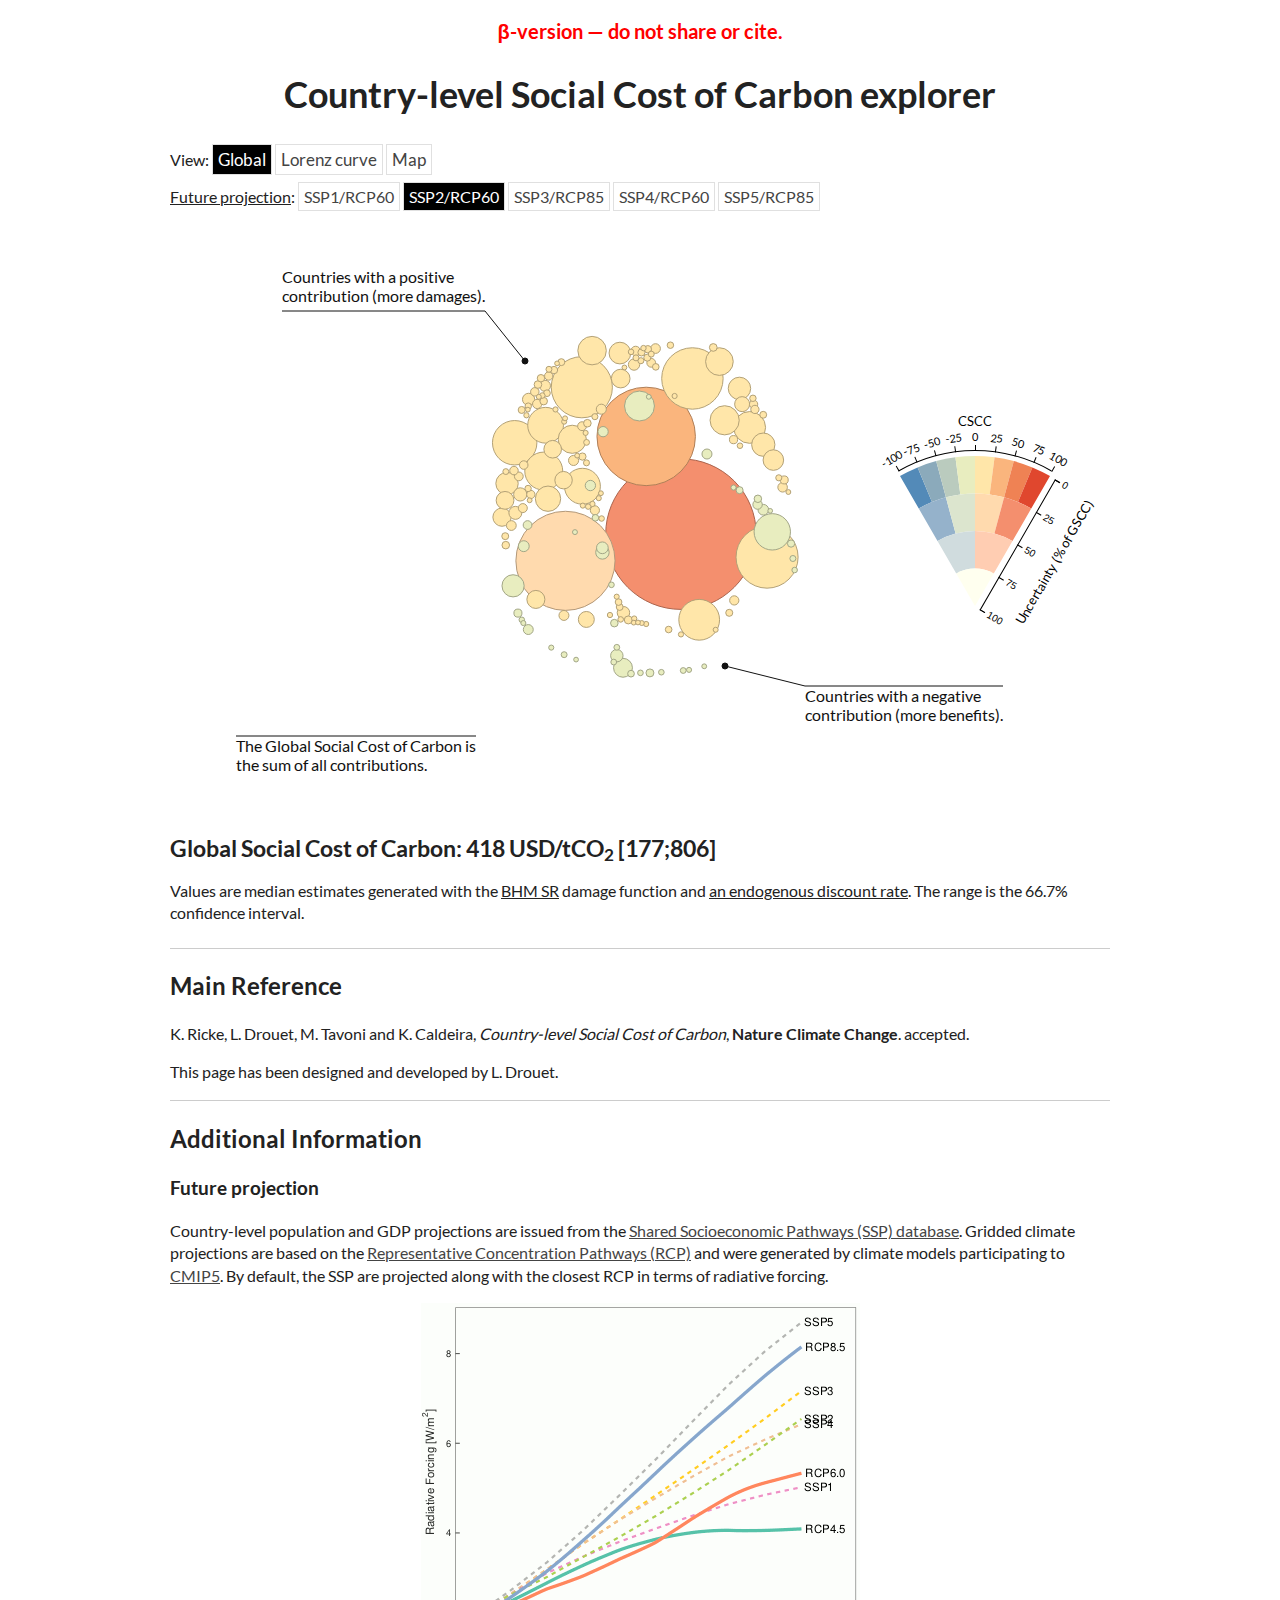
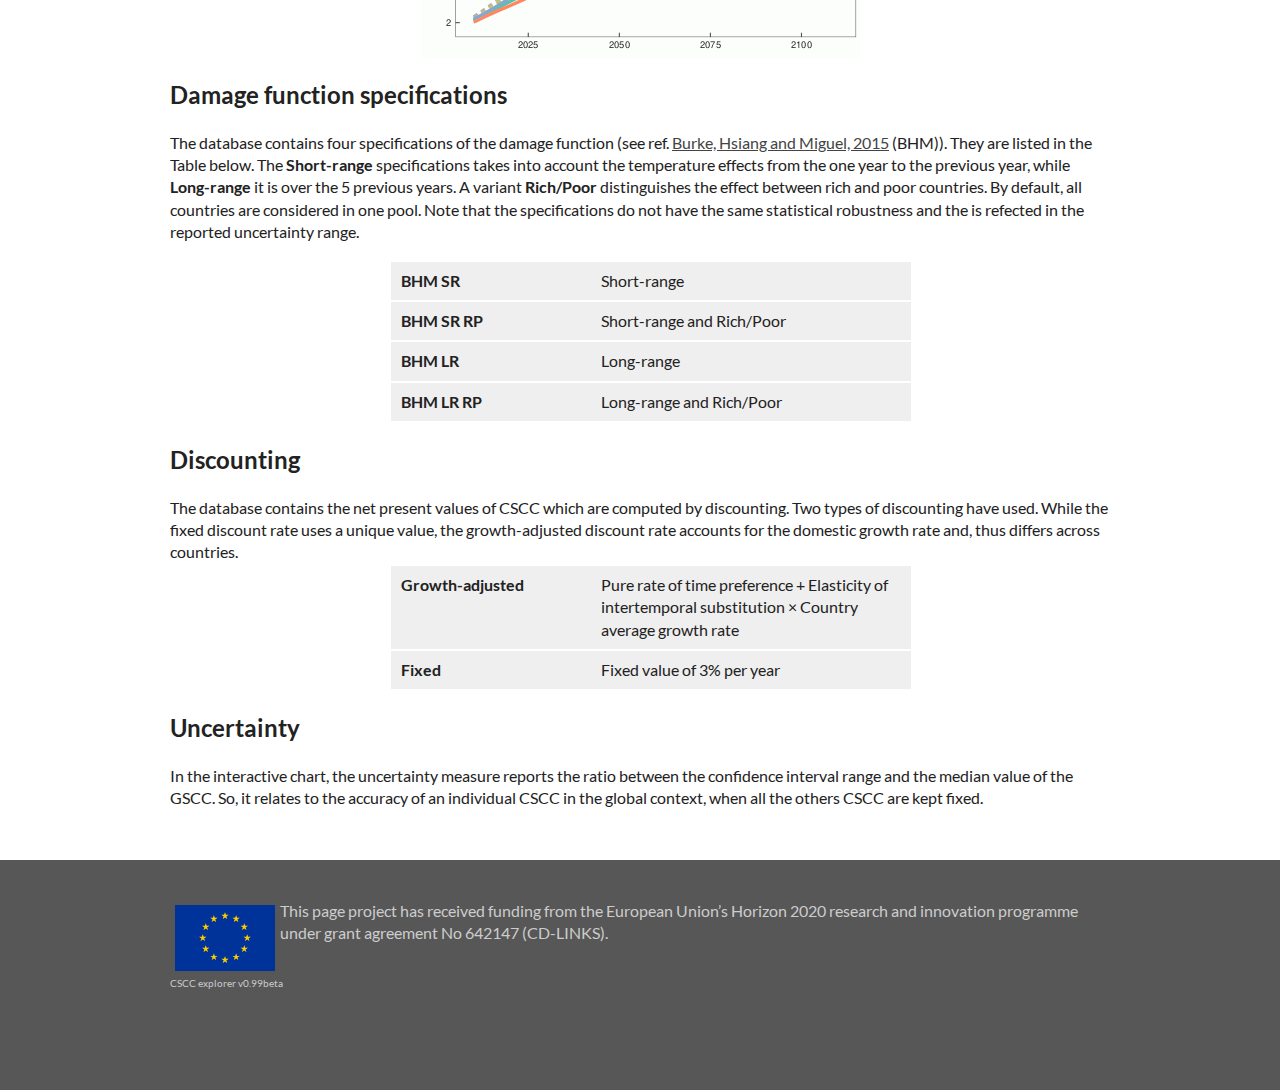
==== explorer/index.html @ 5428dc16 "add beta version of the CSCC explorer" ====
<!doctype html>
<html class="no-js" lang="">

<head>

    <!-- Global site tag (gtag.js) - Google Analytics -->
    <script async src="https://www.googletagmanager.com/gtag/js?id=UA-125345968-1"></script>
    <script>
    window.dataLayer = window.dataLayer || [];
    function gtag(){dataLayer.push(arguments);}
    gtag('js', new Date());

    gtag('config', 'UA-125345968-1');
    </script>

    <meta charset="utf-8">
    <meta http-equiv="x-ua-compatible" content="ie=edge">
    <title>Country-level Social Cost of Carbon explorer</title>
    <meta name="description" content="Country-level Social Cost of Carbon explorer">
    <meta name="viewport" content="width=device-width, initial-scale=1">

    <link rel="icon" href="/favicon.ico" />

    <link rel="stylesheet" href="main.css">

    <link rel="stylesheet" href="https://use.fontawesome.com/releases/v5.2.0/css/all.css" 
        integrity="sha384-hWVjflwFxL6sNzntih27bfxkr27PmbbK/iSvJ+a4+0owXq79v+lsFkW54bOGbiDQ"
        crossorigin="anonymous">

</head>

<body>
    <div class="container">
        <div id='header'>
            <h2 class="cautious">&beta;-version &mdash; do not share or cite.</h2>
            <h1 class="title">Country-level Social Cost of Carbon explorer</h1>
        </div>
        <div id='viz'>

            <div id="toolbar">
                View:
                <a href="#" id="bubble" class="button active">Global</a>
                <a href="#" id="lorenz" class="button">Lorenz curve</a>
                <a href="#" id="worldmap" class="button">Map</a>
            </div>

            <div id="toolbar_ssp">
                <span class='selrcp'>Future projection</span>:
                <a href="#" id="ssp1" class="ssp">SSP1/RCP60</a>
                <a href="#" id="ssp2" class="ssp active">SSP2/RCP60</a>
                <a href="#" id="ssp3" class="ssp">SSP3/RCP85</a>
                <a href="#" id="ssp4" class="ssp">SSP4/RCP60</a>
                <a href="#" id="ssp5" class="ssp">SSP5/RCP85</a>
            </div>

            <div id="cscc">
            </div>

            <div id='row_gscc'>
                <h1 class="title_gscc">Global Social Cost of Carbon:
                    <span id='gscc'>418</span>
                    USD/tCO<sub>2</sub> [<span id='gscc_l'>177</span>;<span id='gscc_h'>806</span>]</h1>
                    <p>Values are median estimates generated with the <span id='txtdmg' class='seldmg'>BHM SR</span> damage function
                        and <span id='txtdisc' class='seldisc'>an endogenous discount rate</span>. 
                    The range is the 66.7% confidence interval.
                    </p>
            </div>

        <div id="select-dmgfun" class="hidden">
                <p style="text-align: left;margin:  0px;">
                <input type="radio" name="dmgfun" value="1" checked> BHM SR<br>
                <input type="radio" name="dmgfun" value="2"> BHM RP SR<br>
                <input type="radio" name="dmgfun" value="3"> BHM LR<br>
                <input type="radio" name="dmgfun" value="4"> BHM RP LR
                </p>
        </div>

        <div id="select-discount" class="hidden">
                <p style="text-align: left;margin:  0px;">
                <input type="radio" name="discount" value="1" checked> endogenous<br>
                <input type="radio" name="discount" value="2"> fixed, 3%<br>
                </p>
        </div>

        <div id="select-rcp" class="hidden">
                <p style="text-align: left;margin:  0px;"> SSP with <br>
                <input type="radio" name="rcp" value="1" checked> the closest RCP<br>
                <input type="radio" name="rcp" value="2"> RCP4.5<br>
                <input type="radio" name="rcp" value="3"> RCP6.0<br>
                <input type="radio" name="rcp" value="4"> RCP8.5
                </p>
        </div>

    </div>

    <div id="share">
        <p> 
            <a href="#" alt="Share on Facebook"><i class="fab fa-facebook"></i></a>
            <a href="#" alt="Share on Facebook"><i class="fab fa-twitter-square"></i></a>
            <a href="#" alt="Email"><i class="fas fa-envelope-square"></i></a>
        </p>
    </div>

    <hr>

        <div id="explanation" >

            <h2>Main Reference</h2>

                <p> 
                        K. Ricke, L. Drouet, M. Tavoni and K. Caldeira, 
                        <em>Country-level Social Cost of Carbon</em>,
                        <b>Nature Climate Change</b>. accepted.
                </p>

                <p> This page has been designed and developed by 
                    L. Drouet. <!--The database is available at ...--></p>

                <hr>

                <h2>Additional Information</h2>

                <h3>Future projection</h3>

                <p>Country-level population and GDP projections are issued from the
                        <a target="_blank" href="https://tntcat.iiasa.ac.at/SspDb">Shared Socioeconomic Pathways (SSP) database</a>. Gridded climate projections are based on the
                        <a target="_blank" href="https://tntcat.iiasa.ac.at/RcpDb">Representative Concentration Pathways (RCP)</a> and were generated by climate
                         models participating to <a href="https://cmip.llnl.gov/cmip5/" target="_blank">CMIP5</a>.
                        By default, the SSP  are projected along with the closest RCP in terms of radiative forcing.
                    </p>

                    <img class="methodology" src="img/rcp.png" alt="SSP/RCP mapping">

                <h2>Damage function specifications</h2>

                <p>
                    The database contains four specifications of the damage function
                    (see ref. <a href="https://www.nature.com/articles/nature15725" target="_blank">Burke, Hsiang and Miguel, 2015</a> (BHM)).
                    They are listed in the Table below.
    
                    The <b>Short-range</b> specifications takes into account the temperature effects from the one year to the previous year, while 
                    <b>Long-range</b> it is over the 5 previous years.

                    A variant <b>Rich/Poor</b> distinguishes the effect between rich and poor countries. By default, all countries are considered in one pool.
                    
                    Note that the specifications do not have the same statistical robustness and the is refected in the reported uncertainty range. 
                </p>

                <div class="table">
                    <div class="table-content">	
                        <div class="table-row">		
                            <div class="table-item"><b>BHM SR</b></div>
                            <div class="table-data">Short-range</div>
                        </div>
                        <div class="table-row">
                            <div class="table-item"><b>BHM SR RP</b></div>
                            <div class="table-data">Short-range and Rich/Poor</div>
                        </div>
                        <div class="table-row">		
                            <div class="table-item"><b>BHM LR</b></div>
                            <div class="table-data">Long-range</div>
                        </div>
                        <div class="table-row">
                            <div class="table-item"><b>BHM LR RP</b></div>
                            <div class="table-data">Long-range and Rich/Poor</div>
                        </div>
                    </div>	
                </div>


                <h2>Discounting</h2>

                The database contains the net present values of CSCC which are computed by discounting. Two types of discounting have used. 
                While the fixed discount rate uses a unique value, the growth-adjusted discount rate accounts for 
                the domestic growth rate and, thus differs across countries.


                <div class="table">
                    <div class="table-content">	
                        <div class="table-row">		
                            <div class="table-item"><b>Growth-adjusted</b></div>
                            <div class="table-data">Pure rate of time preference + Elasticity of intertemporal substitution	&times; Country average growth rate</div>
                        </div>
                        <div class="table-row">
                            <div class="table-item"><b>Fixed</b></div>
                            <div class="table-data">Fixed value of 3% per year</div>
                        </div>
                    </div>	
                </div>


                <h2>Uncertainty</h2>

                In the interactive chart, the uncertainty measure reports the ratio between the confidence interval range and the median
                value of the GSCC. So, it relates to the accuracy of an individual CSCC in the global context, 
                when all the others CSCC are kept fixed. 

        </div>
    </div>

    <div id="footer" >
        <div id="credentials">
                <img 
                class="flag"
                src="img/Flag_of_Europe.svg" 
                alt="EU"
                width="100px" />
            This page project has received funding from the European Union’s Horizon 2020 research and innovation programme under grant agreement No 642147 (CD-LINKS). <br/>
        </div>
        <div id="version">
            CSCC explorer v0.99beta
        </div>
    </div>

    <script src="bundle.js"></script>

</body>

</html>
---- explorer/main.css ----
/*! normalize.css v5.0.0 | MIT License | github.com/necolas/normalize.css */html{-ms-text-size-adjust:100%;-webkit-text-size-adjust:100%;font-family:sans-serif;line-height:1.15}body{margin:0}article,aside,footer,header,nav,section{display:block}h1{font-size:2em;margin:.67em 0}figcaption,figure,main{display:block}figure{margin:1em 40px}hr{box-sizing:content-box;height:0;overflow:visible}pre{font-family:monospace,monospace;font-size:1em}a{-webkit-text-decoration-skip:objects;background-color:transparent}a:active,a:hover{outline-width:0}abbr[title]{border-bottom:none;text-decoration:underline;text-decoration:underline dotted}b,strong{font-weight:inherit;font-weight:bolder}code,kbd,samp{font-family:monospace,monospace;font-size:1em}dfn{font-style:italic}mark{background-color:#ff0;color:#000}small{font-size:80%}sub,sup{font-size:75%;line-height:0;position:relative;vertical-align:baseline}sub{bottom:-.25em}sup{top:-.5em}audio,video{display:inline-block}audio:not([controls]){display:none;height:0}img{border-style:none}svg:not(:root){overflow:hidden}button,input,optgroup,select,textarea{font-family:sans-serif;font-size:100%;line-height:1.15;margin:0}button,input{overflow:visible}button,select{text-transform:none}[type=reset],[type=submit],button,html [type=button]{-webkit-appearance:button}[type=button]::-moz-focus-inner,[type=reset]::-moz-focus-inner,[type=submit]::-moz-focus-inner,button::-moz-focus-inner{border-style:none;padding:0}[type=button]:-moz-focusring,[type=reset]:-moz-focusring,[type=submit]:-moz-focusring,button:-moz-focusring{outline:1px dotted ButtonText}fieldset{border:1px solid silver;margin:0 2px;padding:.35em .625em .75em}legend{box-sizing:border-box;color:inherit;display:table;max-width:100%;padding:0;white-space:normal}progress{display:inline-block;vertical-align:baseline}textarea{overflow:auto}[type=checkbox],[type=radio]{box-sizing:border-box;padding:0}[type=number]::-webkit-inner-spin-button,[type=number]::-webkit-outer-spin-button{height:auto}[type=search]{-webkit-appearance:textfield;outline-offset:-2px}[type=search]::-webkit-search-cancel-button,[type=search]::-webkit-search-decoration{-webkit-appearance:none}::-webkit-file-upload-button{-webkit-appearance:button;font:inherit}details,menu{display:block}summary{display:list-item}canvas{display:inline-block}[hidden],template{display:none}

/*! HTML5 Boilerplate v5.3.0 | MIT License | https://html5boilerplate.com/ */html{color:#222;font-size:1em;line-height:1.4}::-moz-selection{background:#b3d4fc;text-shadow:none}::selection{background:#b3d4fc;text-shadow:none}hr{border:0;border-top:1px solid #ccc;display:block;height:1px;margin:1em 0;padding:0}audio,canvas,iframe,img,svg,video{vertical-align:middle}fieldset{border:0;margin:0;padding:0}textarea{resize:vertical}.browserupgrade{background:#ccc;color:#000;margin:.2em 0;padding:.2em 0}.hidden{display:none!important}.visuallyhidden{-webkit-clip-path:inset(50%);border:0;clip:rect(0 0 0 0);clip-path:inset(50%);height:1px;margin:-1px;overflow:hidden;padding:0;position:absolute;white-space:nowrap;width:1px}.visuallyhidden.focusable:active,.visuallyhidden.focusable:focus{-webkit-clip-path:none;clip:auto;clip-path:none;height:auto;margin:0;overflow:visible;position:static;white-space:inherit;width:auto}.invisible{visibility:hidden}.clearfix:after,.clearfix:before{content:" ";display:table}.clearfix:after{clear:both}@media print{*,:after,:before,blockquote:first-letter,blockquote:first-line,div:first-letter,div:first-line,li:first-letter,li:first-line,p:first-letter,p:first-line{background:transparent!important;box-shadow:none!important;color:#000!important;text-shadow:none!important}a,a:visited{text-decoration:underline}a[href]:after{content:" (" attr(href) ")"}abbr[title]:after{content:" (" attr(title) ")"}a[href^="#"]:after,a[href^="javascript:"]:after{content:""}pre{white-space:pre-wrap!important}blockquote,pre{border:1px solid #999;page-break-inside:avoid}thead{display:table-header-group}img,tr{page-break-inside:avoid}h2,h3,p{orphans:3;widows:3}h2,h3{page-break-after:avoid}}@font-face{font-family:Lato;font-style:normal;font-weight:400;src:local("Lato Regular"),local("Lato-Regular"),url(b92779064727b510ce76fd764912092a.woff2) format("woff2"),url(f18cac26f977bb8997aff048107e5f02.woff) format("woff")}@font-face{font-family:Lato;font-style:normal;font-weight:700;src:local("Lato Bold"),local("Lato-Bold"),url(bdad30fe12711d0982652496a1185549.woff2) format("woff2"),url(15f4aa15e35c0055962892a9fa899acc.woff) format("woff")}html{font-family:Lato,sans-serif}body{background-color:#fff}input{font-family:Lato,sans-serif}a,a:active,a:visited{color:#444}h1{font-family:Lato,sans-serif}.title{font-size:36px;font-weight:700;text-align:center}.title_gscc{font-size:23px;font-weight:700;margin-bottom:0}.container{margin-bottom:50px;margin-left:auto;margin-right:auto;max-width:940px}svg{background-color:#fff;font-family:Lato,sans-serif}:root{--accent-color:#111}.world_map_container{max-height:600px;max-width:940px}.button{border:1px solid #e0e0e0;cursor:pointer;font-family:Lato,sans-serif;font-size:17px;min-width:130px;padding:4px 5px;text-align:center;text-decoration:none}.button.active{background:#000;color:#fff}.ssp{border:1px solid #e0e0e0;cursor:pointer;font-family:Lato,sans-serif;font-size:16px;min-width:130px;padding:4px 5px;text-align:center;text-decoration:none}.ssp.active{background:#000;color:#fff}#cscc{clear:both;height:600px;margin-bottom:3px;margin-top:3px;width:940px}.tooltip{-moz-border-radius:5px;background-color:#fff;border-radius:5px;box-shadow:0 0 20px 4px rgba(154,161,177,.15),0 4px 80px -8px rgba(36,40,47,.25),0 4px 4px -2px rgba(91,94,105,.15);color:#26323d;font-size:14px;left:100px;opacity:.9;padding:5px;position:absolute;top:100px;width:150px;z-index:10}.world_map{fill:#eee;stroke:#fff;stroke-width:.25px}#toolbar,#toolbar_ssp{line-height:2;margin-top:4px}.annotation path{fill:none;stroke:var(--accent-color)}.annotation path.connector-arrow,.annotation path.connector-dot,.annotation text,.title text{fill:var(--accent-color)}.annotation-note-bg{fill:transparent}.annotation-note-title{font-weight:700}#below_vis{min-height:50px;width:100%}#toolbar_options{margin-top:10px}.adv_opt{border:1px solid #e0e0e0;cursor:pointer;font-family:Lato,sans-serif;font-size:17px;min-width:130px;padding:4px 5px;text-align:center;text-decoration:none}#share{font-size:23px}#long_options{background:#e0e0e0;border:1px solid #e0e0e0;border-radius:5px;margin-right:100px;margin-top:10px;padding-bottom:20px;padding-left:30px;padding-top:5px}#footer{background:#575757;color:#ccc;display:block;margin-top:10px;padding-bottom:100px;padding-top:40px}#footer a{color:#cecece}#credentials{overflow-y:hidden}#credentials,#version{display:block;margin-left:auto;margin-right:auto;max-width:940px}#version{font-size:10px}.methodology{display:block;margin-left:auto;margin-right:auto}.seldisc,.seldmg,.selrcp{cursor:pointer;text-decoration:underline}.table{margin:auto}.table,.table-row{border:1px solid #fff;width:500px}.table-row{background:#efefef;display:flex;padding:8px 10px}.table-data{flex:1 1 300px;text-align:left}.table-item{flex:1 1 200px;text-align:left}.flag{float:left;margin:5px;overflow:auto}.cautious{color:red;font-size:20px;font-weight:700;text-align:center}.legend{font-size:12px}.tippy-popper[x-placement^=top] .tippy-tooltip.light-theme .tippy-arrow{border-left:7px solid transparent;border-right:7px solid transparent;border-top:7px solid #fff}.tippy-popper[x-placement^=bottom] .tippy-tooltip.light-theme .tippy-arrow{border-bottom:7px solid #fff;border-left:7px solid transparent;border-right:7px solid transparent}.tippy-popper[x-placement^=left] .tippy-tooltip.light-theme .tippy-arrow{border-bottom:7px solid transparent;border-left:7px solid #fff;border-top:7px solid transparent}.tippy-popper[x-placement^=right] .tippy-tooltip.light-theme .tippy-arrow{border-bottom:7px solid transparent;border-right:7px solid #fff;border-top:7px solid transparent}.tippy-tooltip.light-theme{background-color:#fff;box-shadow:0 0 20px 4px rgba(154,161,177,.15),0 4px 80px -8px rgba(36,40,47,.25),0 4px 4px -2px rgba(91,94,105,.15);color:#26323d}.tippy-tooltip.light-theme .tippy-backdrop{background-color:#fff}.tippy-tooltip.light-theme .tippy-roundarrow{fill:#fff}.tippy-tooltip.light-theme[data-animatefill]{background-color:transparent}
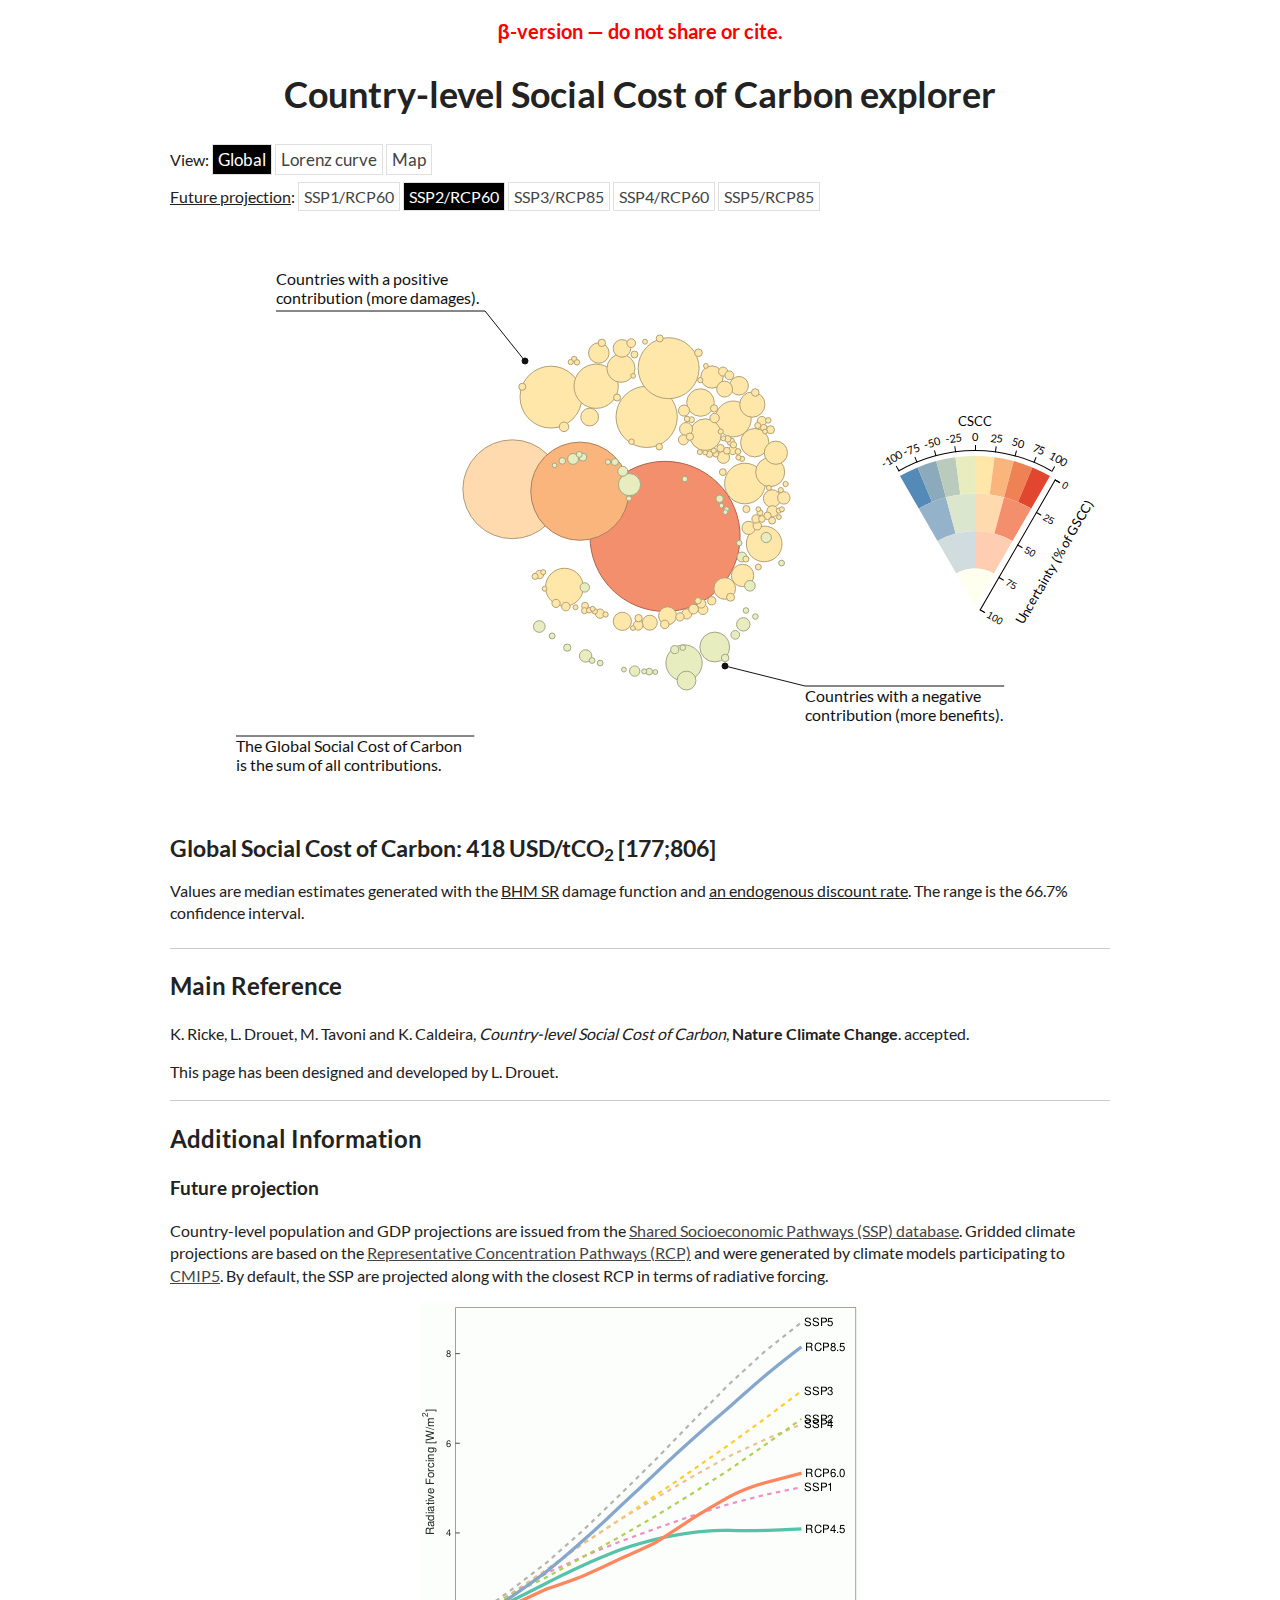
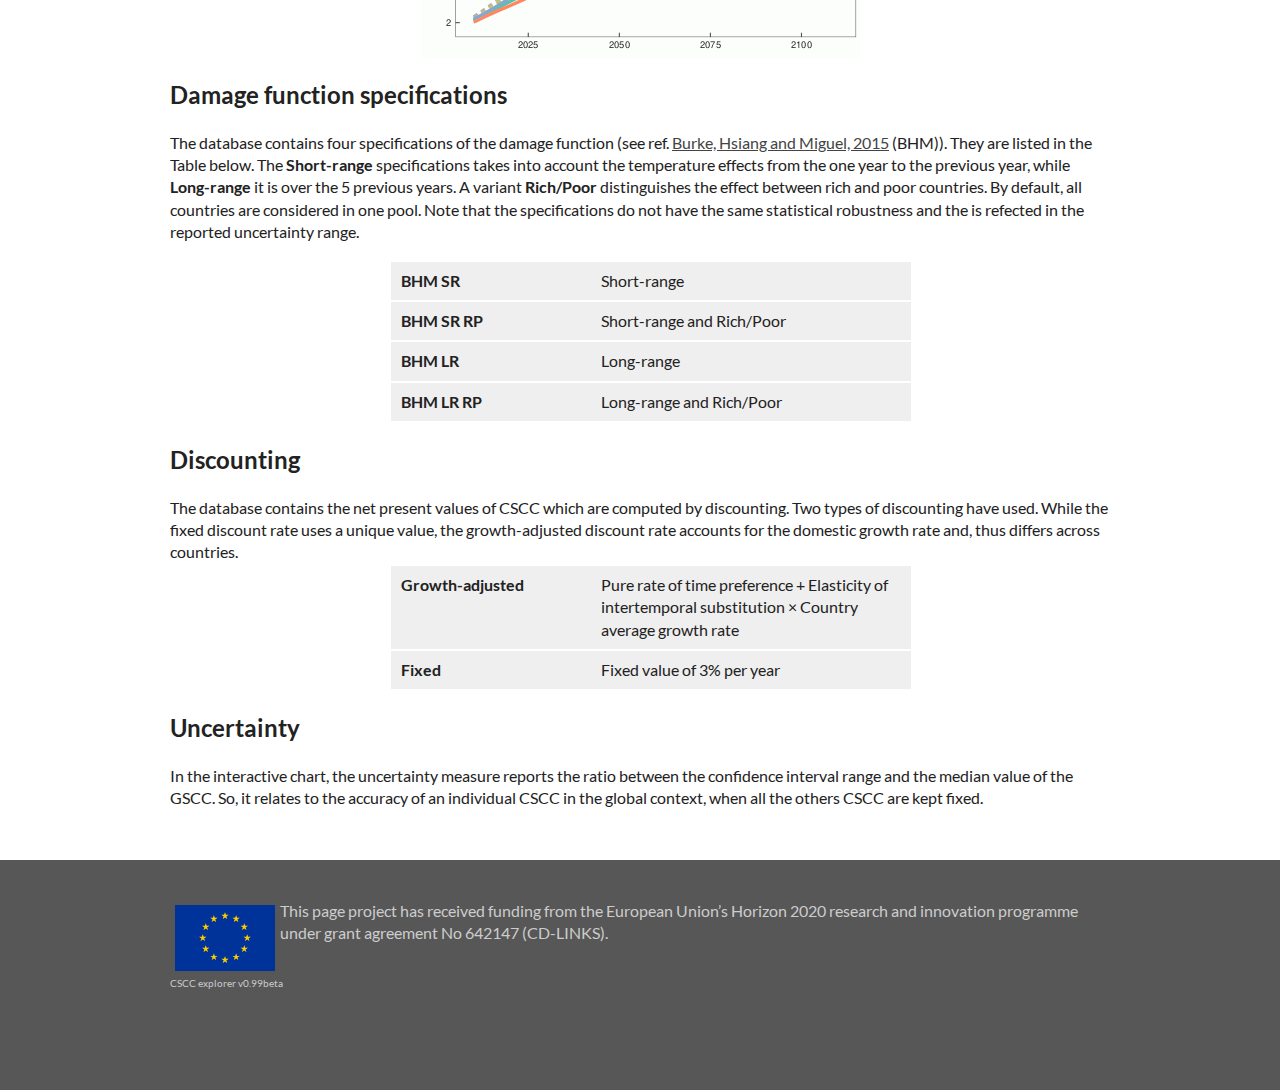
==== commit 274c55b7: "correct reference to favicon" ====
--- a/explorer/index.html
+++ b/explorer/index.html
@@ -19,7 +19,7 @@
     <meta name="description" content="Country-level Social Cost of Carbon explorer">
     <meta name="viewport" content="width=device-width, initial-scale=1">
 
-    <link rel="icon" href="/favicon.ico" />
+    <link rel="icon" href="favicon.ico" />
 
     <link rel="stylesheet" href="main.css">
 
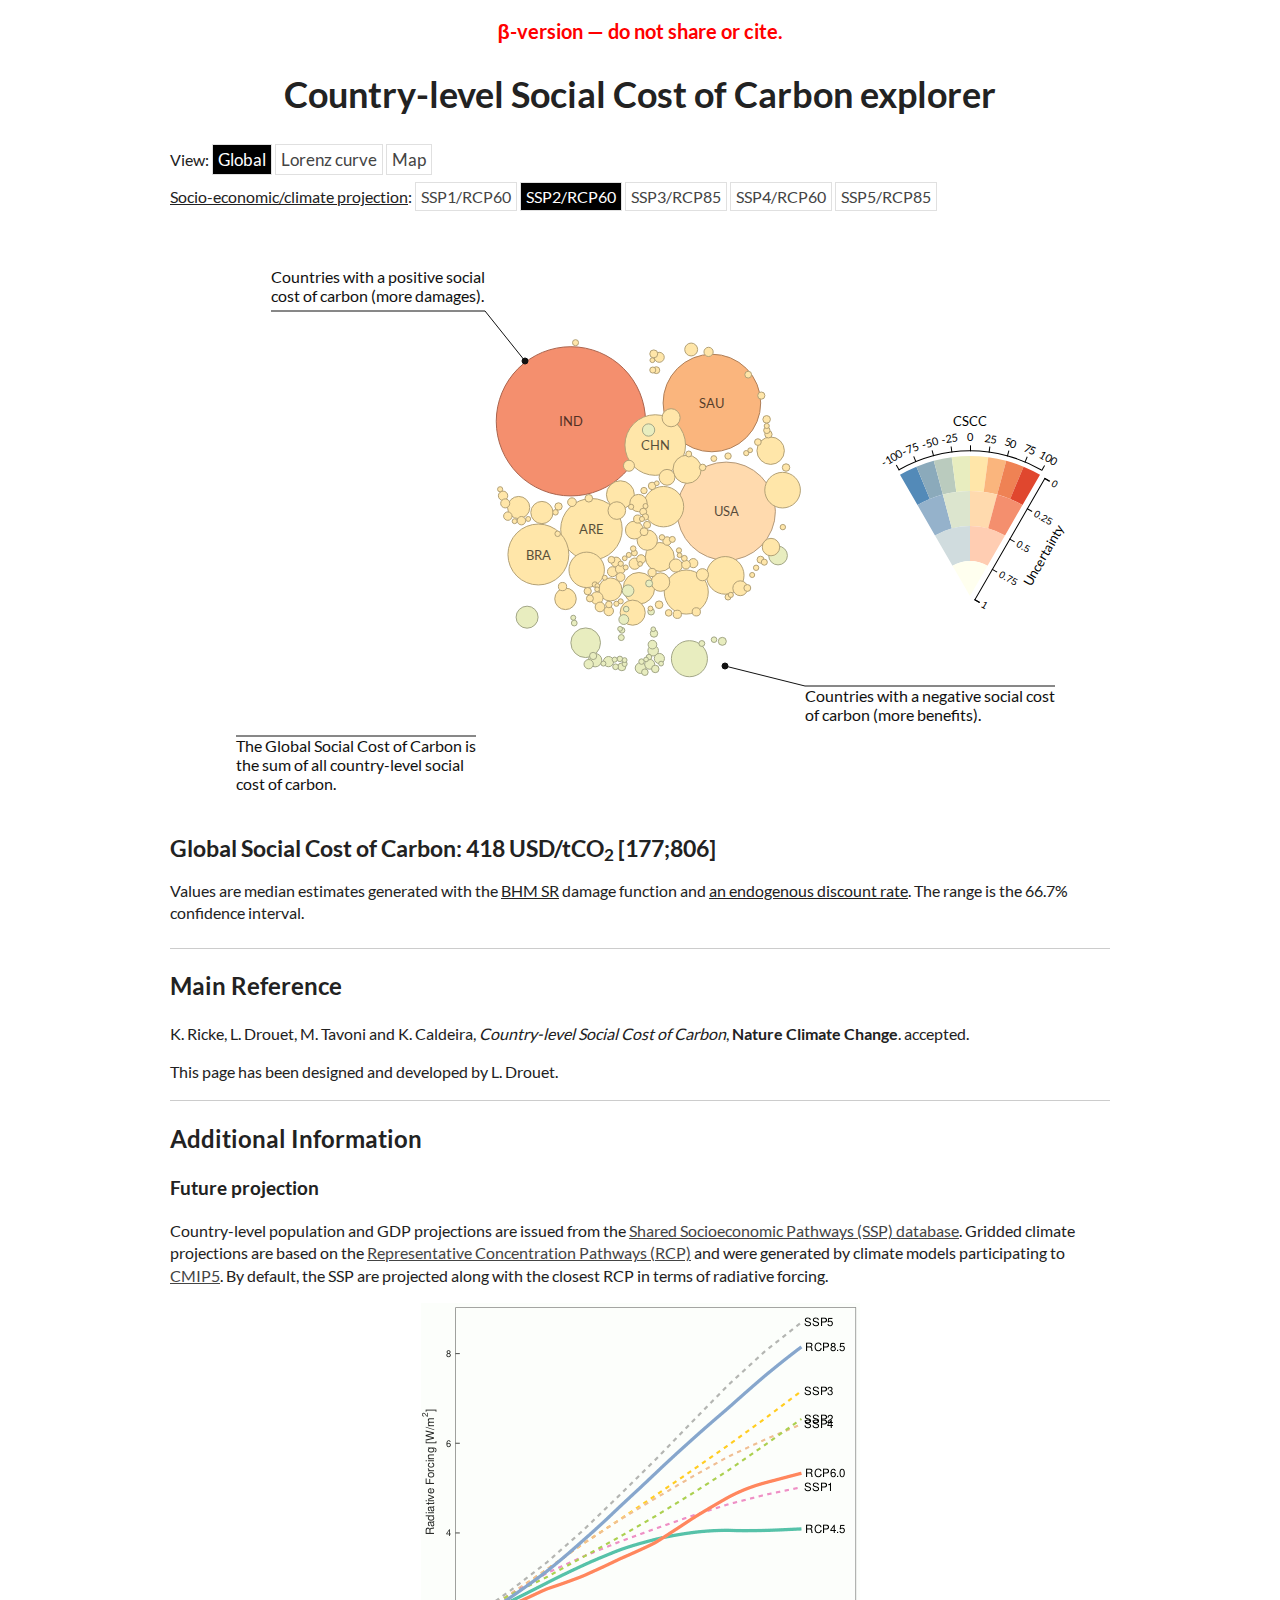
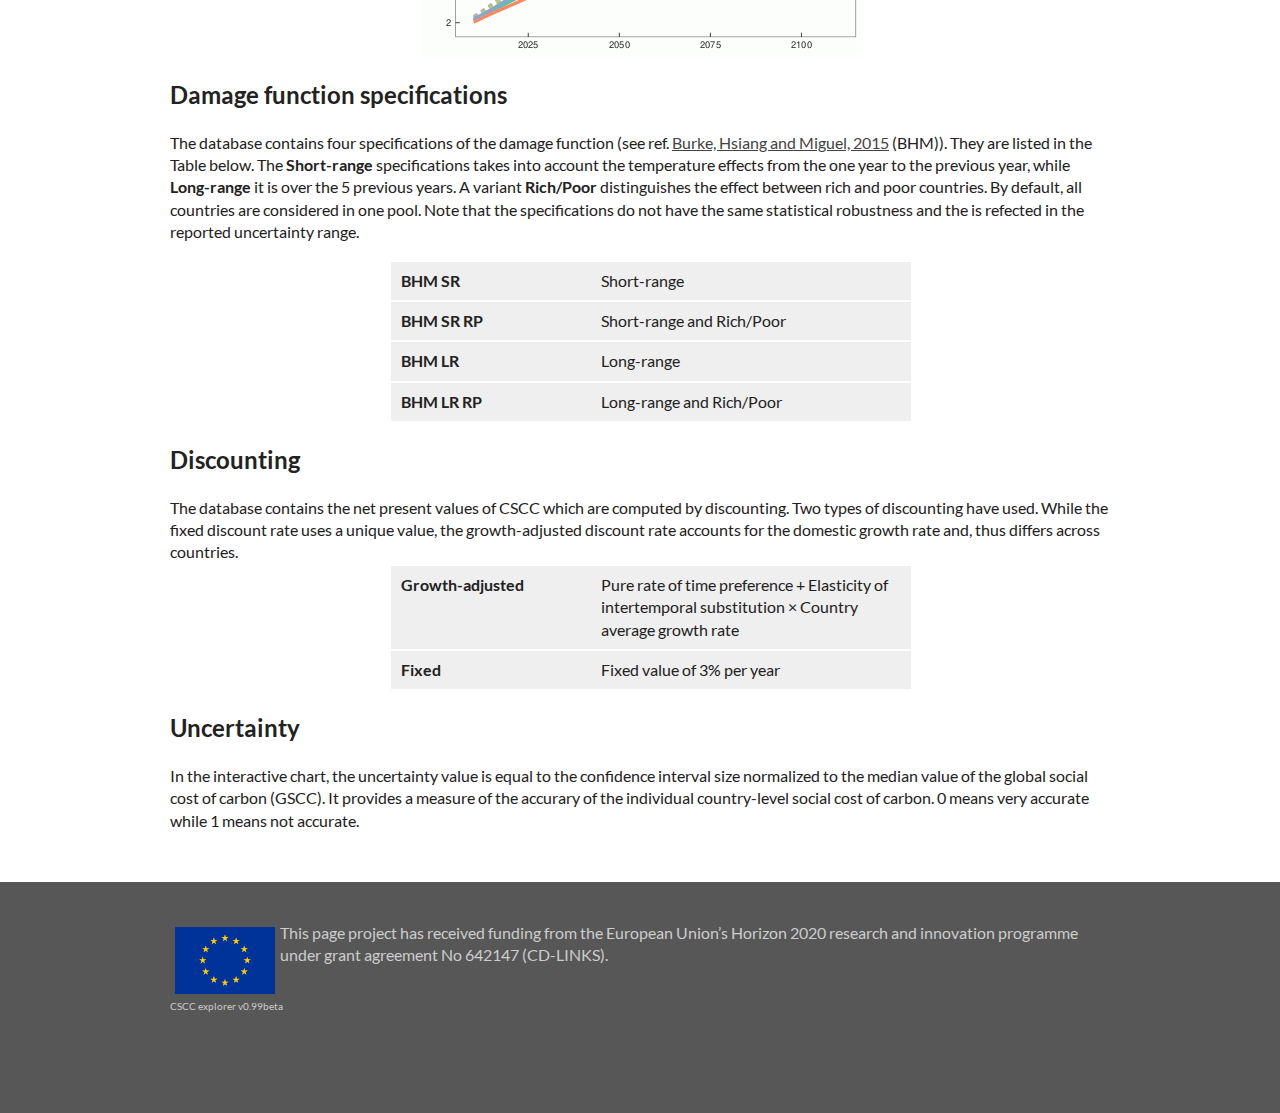
==== commit 6e7deea2: "improvements (iso3 labels, text, bubble and map projection)" ====
--- a/explorer/index.html
+++ b/explorer/index.html
@@ -3,15 +3,15 @@
 
 <head>
 
-    <!-- Global site tag (gtag.js) - Google Analytics -->
-    <script async src="https://www.googletagmanager.com/gtag/js?id=UA-125345968-1"></script>
-    <script>
-    window.dataLayer = window.dataLayer || [];
-    function gtag(){dataLayer.push(arguments);}
-    gtag('js', new Date());
-
-    gtag('config', 'UA-125345968-1');
-    </script>
+<!-- Global site tag (gtag.js) - Google Analytics -->
+<script async src="https://www.googletagmanager.com/gtag/js?id=UA-125345968-1"></script>
+<script>
+  window.dataLayer = window.dataLayer || [];
+  function gtag(){dataLayer.push(arguments);}
+  gtag('js', new Date());
+
+  gtag('config', 'UA-125345968-1');
+</script>
 
     <meta charset="utf-8">
     <meta http-equiv="x-ua-compatible" content="ie=edge">
@@ -45,7 +45,7 @@
             </div>
 
             <div id="toolbar_ssp">
-                <span class='selrcp'>Future projection</span>:
+                <span class='selrcp'>Socio-economic/climate projection</span>:
                 <a href="#" id="ssp1" class="ssp">SSP1/RCP60</a>
                 <a href="#" id="ssp2" class="ssp active">SSP2/RCP60</a>
                 <a href="#" id="ssp3" class="ssp">SSP3/RCP85</a>
@@ -68,25 +68,27 @@
 
         <div id="select-dmgfun" class="hidden">
                 <p style="text-align: left;margin:  0px;">
-                <input type="radio" name="dmgfun" value="1" checked> BHM SR<br>
-                <input type="radio" name="dmgfun" value="2"> BHM RP SR<br>
-                <input type="radio" name="dmgfun" value="3"> BHM LR<br>
-                <input type="radio" name="dmgfun" value="4"> BHM RP LR
+                    Damage function:<br/>
+                <input type="radio" name="dmgfun" value="1" checked> BHM Short-range (SR)<br/>
+                <input type="radio" name="dmgfun" value="2"> BHM Rich/Poor Short-range (RP SR)<br/>
+                <input type="radio" name="dmgfun" value="3"> BHM Long-range (LR)<br/>
+                <input type="radio" name="dmgfun" value="4"> BHM Rich/Poor Long-range (RP LR)
                 </p>
         </div>
 
         <div id="select-discount" class="hidden">
                 <p style="text-align: left;margin:  0px;">
-                <input type="radio" name="discount" value="1" checked> endogenous<br>
-                <input type="radio" name="discount" value="2"> fixed, 3%<br>
+                    Discounting:<br/>
+                <input type="radio" name="discount" value="1" checked> endogenous<br/>
+                <input type="radio" name="discount" value="2"> fixed, 3%<br/>
                 </p>
         </div>
 
         <div id="select-rcp" class="hidden">
-                <p style="text-align: left;margin:  0px;"> SSP with <br>
-                <input type="radio" name="rcp" value="1" checked> the closest RCP<br>
-                <input type="radio" name="rcp" value="2"> RCP4.5<br>
-                <input type="radio" name="rcp" value="3"> RCP6.0<br>
+                <p style="text-align: left;margin:  0px;"> <abbr title="Shared Socioeconomic Pathways">SSPs</abbr> with <br/>
+                <input type="radio" name="rcp" value="1" checked> the closest <abbr title="Representative Concentration Pathways">RCP</abbr><br/>
+                <input type="radio" name="rcp" value="2"> RCP4.5<br/>
+                <input type="radio" name="rcp" value="3"> RCP6.0<br/>
                 <input type="radio" name="rcp" value="4"> RCP8.5
                 </p>
         </div>
@@ -191,9 +193,9 @@
 
                 <h2>Uncertainty</h2>
 
-                In the interactive chart, the uncertainty measure reports the ratio between the confidence interval range and the median
-                value of the GSCC. So, it relates to the accuracy of an individual CSCC in the global context, 
-                when all the others CSCC are kept fixed. 
+                In the interactive chart, the uncertainty value is equal to the confidence interval size normalized to the median
+                value of the global social cost of carbon (GSCC). It provides a measure of the accurary of the individual 
+                country-level social cost of carbon. 0 means very accurate while 1 means not accurate.
 
         </div>
     </div>
--- a/explorer/main.css
+++ b/explorer/main.css
@@ -1,3 +1,1051 @@
-/*! normalize.css v5.0.0 | MIT License | github.com/necolas/normalize.css */html{-ms-text-size-adjust:100%;-webkit-text-size-adjust:100%;font-family:sans-serif;line-height:1.15}body{margin:0}article,aside,footer,header,nav,section{display:block}h1{font-size:2em;margin:.67em 0}figcaption,figure,main{display:block}figure{margin:1em 40px}hr{box-sizing:content-box;height:0;overflow:visible}pre{font-family:monospace,monospace;font-size:1em}a{-webkit-text-decoration-skip:objects;background-color:transparent}a:active,a:hover{outline-width:0}abbr[title]{border-bottom:none;text-decoration:underline;text-decoration:underline dotted}b,strong{font-weight:inherit;font-weight:bolder}code,kbd,samp{font-family:monospace,monospace;font-size:1em}dfn{font-style:italic}mark{background-color:#ff0;color:#000}small{font-size:80%}sub,sup{font-size:75%;line-height:0;position:relative;vertical-align:baseline}sub{bottom:-.25em}sup{top:-.5em}audio,video{display:inline-block}audio:not([controls]){display:none;height:0}img{border-style:none}svg:not(:root){overflow:hidden}button,input,optgroup,select,textarea{font-family:sans-serif;font-size:100%;line-height:1.15;margin:0}button,input{overflow:visible}button,select{text-transform:none}[type=reset],[type=submit],button,html [type=button]{-webkit-appearance:button}[type=button]::-moz-focus-inner,[type=reset]::-moz-focus-inner,[type=submit]::-moz-focus-inner,button::-moz-focus-inner{border-style:none;padding:0}[type=button]:-moz-focusring,[type=reset]:-moz-focusring,[type=submit]:-moz-focusring,button:-moz-focusring{outline:1px dotted ButtonText}fieldset{border:1px solid silver;margin:0 2px;padding:.35em .625em .75em}legend{box-sizing:border-box;color:inherit;display:table;max-width:100%;padding:0;white-space:normal}progress{display:inline-block;vertical-align:baseline}textarea{overflow:auto}[type=checkbox],[type=radio]{box-sizing:border-box;padding:0}[type=number]::-webkit-inner-spin-button,[type=number]::-webkit-outer-spin-button{height:auto}[type=search]{-webkit-appearance:textfield;outline-offset:-2px}[type=search]::-webkit-search-cancel-button,[type=search]::-webkit-search-decoration{-webkit-appearance:none}::-webkit-file-upload-button{-webkit-appearance:button;font:inherit}details,menu{display:block}summary{display:list-item}canvas{display:inline-block}[hidden],template{display:none}
-
-/*! HTML5 Boilerplate v5.3.0 | MIT License | https://html5boilerplate.com/ */html{color:#222;font-size:1em;line-height:1.4}::-moz-selection{background:#b3d4fc;text-shadow:none}::selection{background:#b3d4fc;text-shadow:none}hr{border:0;border-top:1px solid #ccc;display:block;height:1px;margin:1em 0;padding:0}audio,canvas,iframe,img,svg,video{vertical-align:middle}fieldset{border:0;margin:0;padding:0}textarea{resize:vertical}.browserupgrade{background:#ccc;color:#000;margin:.2em 0;padding:.2em 0}.hidden{display:none!important}.visuallyhidden{-webkit-clip-path:inset(50%);border:0;clip:rect(0 0 0 0);clip-path:inset(50%);height:1px;margin:-1px;overflow:hidden;padding:0;position:absolute;white-space:nowrap;width:1px}.visuallyhidden.focusable:active,.visuallyhidden.focusable:focus{-webkit-clip-path:none;clip:auto;clip-path:none;height:auto;margin:0;overflow:visible;position:static;white-space:inherit;width:auto}.invisible{visibility:hidden}.clearfix:after,.clearfix:before{content:" ";display:table}.clearfix:after{clear:both}@media print{*,:after,:before,blockquote:first-letter,blockquote:first-line,div:first-letter,div:first-line,li:first-letter,li:first-line,p:first-letter,p:first-line{background:transparent!important;box-shadow:none!important;color:#000!important;text-shadow:none!important}a,a:visited{text-decoration:underline}a[href]:after{content:" (" attr(href) ")"}abbr[title]:after{content:" (" attr(title) ")"}a[href^="#"]:after,a[href^="javascript:"]:after{content:""}pre{white-space:pre-wrap!important}blockquote,pre{border:1px solid #999;page-break-inside:avoid}thead{display:table-header-group}img,tr{page-break-inside:avoid}h2,h3,p{orphans:3;widows:3}h2,h3{page-break-after:avoid}}@font-face{font-family:Lato;font-style:normal;font-weight:400;src:local("Lato Regular"),local("Lato-Regular"),url(b92779064727b510ce76fd764912092a.woff2) format("woff2"),url(f18cac26f977bb8997aff048107e5f02.woff) format("woff")}@font-face{font-family:Lato;font-style:normal;font-weight:700;src:local("Lato Bold"),local("Lato-Bold"),url(bdad30fe12711d0982652496a1185549.woff2) format("woff2"),url(15f4aa15e35c0055962892a9fa899acc.woff) format("woff")}html{font-family:Lato,sans-serif}body{background-color:#fff}input{font-family:Lato,sans-serif}a,a:active,a:visited{color:#444}h1{font-family:Lato,sans-serif}.title{font-size:36px;font-weight:700;text-align:center}.title_gscc{font-size:23px;font-weight:700;margin-bottom:0}.container{margin-bottom:50px;margin-left:auto;margin-right:auto;max-width:940px}svg{background-color:#fff;font-family:Lato,sans-serif}:root{--accent-color:#111}.world_map_container{max-height:600px;max-width:940px}.button{border:1px solid #e0e0e0;cursor:pointer;font-family:Lato,sans-serif;font-size:17px;min-width:130px;padding:4px 5px;text-align:center;text-decoration:none}.button.active{background:#000;color:#fff}.ssp{border:1px solid #e0e0e0;cursor:pointer;font-family:Lato,sans-serif;font-size:16px;min-width:130px;padding:4px 5px;text-align:center;text-decoration:none}.ssp.active{background:#000;color:#fff}#cscc{clear:both;height:600px;margin-bottom:3px;margin-top:3px;width:940px}.tooltip{-moz-border-radius:5px;background-color:#fff;border-radius:5px;box-shadow:0 0 20px 4px rgba(154,161,177,.15),0 4px 80px -8px rgba(36,40,47,.25),0 4px 4px -2px rgba(91,94,105,.15);color:#26323d;font-size:14px;left:100px;opacity:.9;padding:5px;position:absolute;top:100px;width:150px;z-index:10}.world_map{fill:#eee;stroke:#fff;stroke-width:.25px}#toolbar,#toolbar_ssp{line-height:2;margin-top:4px}.annotation path{fill:none;stroke:var(--accent-color)}.annotation path.connector-arrow,.annotation path.connector-dot,.annotation text,.title text{fill:var(--accent-color)}.annotation-note-bg{fill:transparent}.annotation-note-title{font-weight:700}#below_vis{min-height:50px;width:100%}#toolbar_options{margin-top:10px}.adv_opt{border:1px solid #e0e0e0;cursor:pointer;font-family:Lato,sans-serif;font-size:17px;min-width:130px;padding:4px 5px;text-align:center;text-decoration:none}#share{font-size:23px}#long_options{background:#e0e0e0;border:1px solid #e0e0e0;border-radius:5px;margin-right:100px;margin-top:10px;padding-bottom:20px;padding-left:30px;padding-top:5px}#footer{background:#575757;color:#ccc;display:block;margin-top:10px;padding-bottom:100px;padding-top:40px}#footer a{color:#cecece}#credentials{overflow-y:hidden}#credentials,#version{display:block;margin-left:auto;margin-right:auto;max-width:940px}#version{font-size:10px}.methodology{display:block;margin-left:auto;margin-right:auto}.seldisc,.seldmg,.selrcp{cursor:pointer;text-decoration:underline}.table{margin:auto}.table,.table-row{border:1px solid #fff;width:500px}.table-row{background:#efefef;display:flex;padding:8px 10px}.table-data{flex:1 1 300px;text-align:left}.table-item{flex:1 1 200px;text-align:left}.flag{float:left;margin:5px;overflow:auto}.cautious{color:red;font-size:20px;font-weight:700;text-align:center}.legend{font-size:12px}.tippy-popper[x-placement^=top] .tippy-tooltip.light-theme .tippy-arrow{border-left:7px solid transparent;border-right:7px solid transparent;border-top:7px solid #fff}.tippy-popper[x-placement^=bottom] .tippy-tooltip.light-theme .tippy-arrow{border-bottom:7px solid #fff;border-left:7px solid transparent;border-right:7px solid transparent}.tippy-popper[x-placement^=left] .tippy-tooltip.light-theme .tippy-arrow{border-bottom:7px solid transparent;border-left:7px solid #fff;border-top:7px solid transparent}.tippy-popper[x-placement^=right] .tippy-tooltip.light-theme .tippy-arrow{border-bottom:7px solid transparent;border-right:7px solid #fff;border-top:7px solid transparent}.tippy-tooltip.light-theme{background-color:#fff;box-shadow:0 0 20px 4px rgba(154,161,177,.15),0 4px 80px -8px rgba(36,40,47,.25),0 4px 4px -2px rgba(91,94,105,.15);color:#26323d}.tippy-tooltip.light-theme .tippy-backdrop{background-color:#fff}.tippy-tooltip.light-theme .tippy-roundarrow{fill:#fff}.tippy-tooltip.light-theme[data-animatefill]{background-color:transparent}+/*! normalize.css v5.0.0 | MIT License | github.com/necolas/normalize.css */
+
+/**
+ * 1. Change the default font family in all browsers (opinionated).
+ * 2. Correct the line height in all browsers.
+ * 3. Prevent adjustments of font size after orientation changes in
+ *    IE on Windows Phone and in iOS.
+ */
+
+/* Document
+   ========================================================================== */
+
+html {
+  font-family: sans-serif; /* 1 */
+  line-height: 1.15; /* 2 */
+  -ms-text-size-adjust: 100%; /* 3 */
+  -webkit-text-size-adjust: 100%; /* 3 */
+}
+
+/* Sections
+   ========================================================================== */
+
+/**
+ * Remove the margin in all browsers (opinionated).
+ */
+
+body {
+  margin: 0;
+}
+
+/**
+ * Add the correct display in IE 9-.
+ */
+
+article,
+aside,
+footer,
+header,
+nav,
+section {
+  display: block;
+}
+
+/**
+ * Correct the font size and margin on `h1` elements within `section` and
+ * `article` contexts in Chrome, Firefox, and Safari.
+ */
+
+h1 {
+  font-size: 2em;
+  margin: 0.67em 0;
+}
+
+/* Grouping content
+   ========================================================================== */
+
+/**
+ * Add the correct display in IE 9-.
+ * 1. Add the correct display in IE.
+ */
+
+figcaption,
+figure,
+main { /* 1 */
+  display: block;
+}
+
+/**
+ * Add the correct margin in IE 8.
+ */
+
+figure {
+  margin: 1em 40px;
+}
+
+/**
+ * 1. Add the correct box sizing in Firefox.
+ * 2. Show the overflow in Edge and IE.
+ */
+
+hr {
+  box-sizing: content-box; /* 1 */
+  height: 0; /* 1 */
+  overflow: visible; /* 2 */
+}
+
+/**
+ * 1. Correct the inheritance and scaling of font size in all browsers.
+ * 2. Correct the odd `em` font sizing in all browsers.
+ */
+
+pre {
+  font-family: monospace, monospace; /* 1 */
+  font-size: 1em; /* 2 */
+}
+
+/* Text-level semantics
+   ========================================================================== */
+
+/**
+ * 1. Remove the gray background on active links in IE 10.
+ * 2. Remove gaps in links underline in iOS 8+ and Safari 8+.
+ */
+
+a {
+  background-color: transparent; /* 1 */
+  -webkit-text-decoration-skip: objects; /* 2 */
+}
+
+/**
+ * Remove the outline on focused links when they are also active or hovered
+ * in all browsers (opinionated).
+ */
+
+a:active,
+a:hover {
+  outline-width: 0;
+}
+
+/**
+ * 1. Remove the bottom border in Firefox 39-.
+ * 2. Add the correct text decoration in Chrome, Edge, IE, Opera, and Safari.
+ */
+
+abbr[title] {
+  border-bottom: none; /* 1 */
+  text-decoration: underline; /* 2 */
+  text-decoration: underline dotted; /* 2 */
+}
+
+/**
+ * Prevent the duplicate application of `bolder` by the next rule in Safari 6.
+ */
+
+b,
+strong {
+  font-weight: inherit;
+}
+
+/**
+ * Add the correct font weight in Chrome, Edge, and Safari.
+ */
+
+b,
+strong {
+  font-weight: bolder;
+}
+
+/**
+ * 1. Correct the inheritance and scaling of font size in all browsers.
+ * 2. Correct the odd `em` font sizing in all browsers.
+ */
+
+code,
+kbd,
+samp {
+  font-family: monospace, monospace; /* 1 */
+  font-size: 1em; /* 2 */
+}
+
+/**
+ * Add the correct font style in Android 4.3-.
+ */
+
+dfn {
+  font-style: italic;
+}
+
+/**
+ * Add the correct background and color in IE 9-.
+ */
+
+mark {
+  background-color: #ff0;
+  color: #000;
+}
+
+/**
+ * Add the correct font size in all browsers.
+ */
+
+small {
+  font-size: 80%;
+}
+
+/**
+ * Prevent `sub` and `sup` elements from affecting the line height in
+ * all browsers.
+ */
+
+sub,
+sup {
+  font-size: 75%;
+  line-height: 0;
+  position: relative;
+  vertical-align: baseline;
+}
+
+sub {
+  bottom: -0.25em;
+}
+
+sup {
+  top: -0.5em;
+}
+
+/* Embedded content
+   ========================================================================== */
+
+/**
+ * Add the correct display in IE 9-.
+ */
+
+audio,
+video {
+  display: inline-block;
+}
+
+/**
+ * Add the correct display in iOS 4-7.
+ */
+
+audio:not([controls]) {
+  display: none;
+  height: 0;
+}
+
+/**
+ * Remove the border on images inside links in IE 10-.
+ */
+
+img {
+  border-style: none;
+}
+
+/**
+ * Hide the overflow in IE.
+ */
+
+svg:not(:root) {
+  overflow: hidden;
+}
+
+/* Forms
+   ========================================================================== */
+
+/**
+ * 1. Change the font styles in all browsers (opinionated).
+ * 2. Remove the margin in Firefox and Safari.
+ */
+
+button,
+input,
+optgroup,
+select,
+textarea {
+  font-family: sans-serif; /* 1 */
+  font-size: 100%; /* 1 */
+  line-height: 1.15; /* 1 */
+  margin: 0; /* 2 */
+}
+
+/**
+ * Show the overflow in IE.
+ * 1. Show the overflow in Edge.
+ */
+
+button,
+input { /* 1 */
+  overflow: visible;
+}
+
+/**
+ * Remove the inheritance of text transform in Edge, Firefox, and IE.
+ * 1. Remove the inheritance of text transform in Firefox.
+ */
+
+button,
+select { /* 1 */
+  text-transform: none;
+}
+
+/**
+ * 1. Prevent a WebKit bug where (2) destroys native `audio` and `video`
+ *    controls in Android 4.
+ * 2. Correct the inability to style clickable types in iOS and Safari.
+ */
+
+button,
+html [type="button"], /* 1 */
+[type="reset"],
+[type="submit"] {
+  -webkit-appearance: button; /* 2 */
+}
+
+/**
+ * Remove the inner border and padding in Firefox.
+ */
+
+button::-moz-focus-inner,
+[type="button"]::-moz-focus-inner,
+[type="reset"]::-moz-focus-inner,
+[type="submit"]::-moz-focus-inner {
+  border-style: none;
+  padding: 0;
+}
+
+/**
+ * Restore the focus styles unset by the previous rule.
+ */
+
+button:-moz-focusring,
+[type="button"]:-moz-focusring,
+[type="reset"]:-moz-focusring,
+[type="submit"]:-moz-focusring {
+  outline: 1px dotted ButtonText;
+}
+
+/**
+ * Change the border, margin, and padding in all browsers (opinionated).
+ */
+
+fieldset {
+  border: 1px solid #c0c0c0;
+  margin: 0 2px;
+  padding: 0.35em 0.625em 0.75em;
+}
+
+/**
+ * 1. Correct the text wrapping in Edge and IE.
+ * 2. Correct the color inheritance from `fieldset` elements in IE.
+ * 3. Remove the padding so developers are not caught out when they zero out
+ *    `fieldset` elements in all browsers.
+ */
+
+legend {
+  box-sizing: border-box; /* 1 */
+  color: inherit; /* 2 */
+  display: table; /* 1 */
+  max-width: 100%; /* 1 */
+  padding: 0; /* 3 */
+  white-space: normal; /* 1 */
+}
+
+/**
+ * 1. Add the correct display in IE 9-.
+ * 2. Add the correct vertical alignment in Chrome, Firefox, and Opera.
+ */
+
+progress {
+  display: inline-block; /* 1 */
+  vertical-align: baseline; /* 2 */
+}
+
+/**
+ * Remove the default vertical scrollbar in IE.
+ */
+
+textarea {
+  overflow: auto;
+}
+
+/**
+ * 1. Add the correct box sizing in IE 10-.
+ * 2. Remove the padding in IE 10-.
+ */
+
+[type="checkbox"],
+[type="radio"] {
+  box-sizing: border-box; /* 1 */
+  padding: 0; /* 2 */
+}
+
+/**
+ * Correct the cursor style of increment and decrement buttons in Chrome.
+ */
+
+[type="number"]::-webkit-inner-spin-button,
+[type="number"]::-webkit-outer-spin-button {
+  height: auto;
+}
+
+/**
+ * 1. Correct the odd appearance in Chrome and Safari.
+ * 2. Correct the outline style in Safari.
+ */
+
+[type="search"] {
+  -webkit-appearance: textfield; /* 1 */
+  outline-offset: -2px; /* 2 */
+}
+
+/**
+ * Remove the inner padding and cancel buttons in Chrome and Safari on macOS.
+ */
+
+[type="search"]::-webkit-search-cancel-button,
+[type="search"]::-webkit-search-decoration {
+  -webkit-appearance: none;
+}
+
+/**
+ * 1. Correct the inability to style clickable types in iOS and Safari.
+ * 2. Change font properties to `inherit` in Safari.
+ */
+
+::-webkit-file-upload-button {
+  -webkit-appearance: button; /* 1 */
+  font: inherit; /* 2 */
+}
+
+/* Interactive
+   ========================================================================== */
+
+/*
+ * Add the correct display in IE 9-.
+ * 1. Add the correct display in Edge, IE, and Firefox.
+ */
+
+details, /* 1 */
+menu {
+  display: block;
+}
+
+/*
+ * Add the correct display in all browsers.
+ */
+
+summary {
+  display: list-item;
+}
+
+/* Scripting
+   ========================================================================== */
+
+/**
+ * Add the correct display in IE 9-.
+ */
+
+canvas {
+  display: inline-block;
+}
+
+/**
+ * Add the correct display in IE.
+ */
+
+template {
+  display: none;
+}
+
+/* Hidden
+   ========================================================================== */
+
+/**
+ * Add the correct display in IE 10-.
+ */
+
+[hidden] {
+  display: none;
+}
+
+/*! HTML5 Boilerplate v5.3.0 | MIT License | https://html5boilerplate.com/ */
+
+/*
+ * What follows is the result of much research on cross-browser styling.
+ * Credit left inline and big thanks to Nicolas Gallagher, Jonathan Neal,
+ * Kroc Camen, and the H5BP dev community and team.
+ */
+
+/* ==========================================================================
+   Base styles: opinionated defaults
+   ========================================================================== */
+
+html {
+    color: #222;
+    font-size: 1em;
+    line-height: 1.4;
+}
+
+/*
+ * Remove text-shadow in selection highlight:
+ * https://twitter.com/miketaylr/status/12228805301
+ *
+ * These selection rule sets have to be separate.
+ * Customize the background color to match your design.
+ */
+
+::-moz-selection {
+    background: #b3d4fc;
+    text-shadow: none;
+}
+
+::selection {
+    background: #b3d4fc;
+    text-shadow: none;
+}
+
+/*
+ * A better looking default horizontal rule
+ */
+
+hr {
+    display: block;
+    height: 1px;
+    border: 0;
+    border-top: 1px solid #ccc;
+    margin: 1em 0;
+    padding: 0;
+}
+
+/*
+ * Remove the gap between audio, canvas, iframes,
+ * images, videos and the bottom of their containers:
+ * https://github.com/h5bp/html5-boilerplate/issues/440
+ */
+
+audio,
+canvas,
+iframe,
+img,
+svg,
+video {
+    vertical-align: middle;
+}
+
+/*
+ * Remove default fieldset styles.
+ */
+
+fieldset {
+    border: 0;
+    margin: 0;
+    padding: 0;
+}
+
+/*
+ * Allow only vertical resizing of textareas.
+ */
+
+textarea {
+    resize: vertical;
+}
+
+/* ==========================================================================
+   Browser Upgrade Prompt
+   ========================================================================== */
+
+.browserupgrade {
+    margin: 0.2em 0;
+    background: #ccc;
+    color: #000;
+    padding: 0.2em 0;
+}
+
+/* ==========================================================================
+   Author's custom styles
+   ========================================================================== */
+
+
+
+
+
+
+
+
+
+
+
+
+
+
+
+
+
+/* ==========================================================================
+   Helper classes
+   ========================================================================== */
+
+/*
+ * Hide visually and from screen readers
+ */
+
+.hidden {
+    display: none !important;
+}
+
+/*
+ * Hide only visually, but have it available for screen readers:
+ * https://snook.ca/archives/html_and_css/hiding-content-for-accessibility
+ *
+ * 1. For long content, line feeds are not interpreted as spaces and small width
+ *    causes content to wrap 1 word per line:
+ *    https://medium.com/@jessebeach/beware-smushed-off-screen-accessible-text-5952a4c2cbfe
+ */
+
+.visuallyhidden {
+    border: 0;
+    clip: rect(0 0 0 0);
+    -webkit-clip-path: inset(50%);
+    clip-path: inset(50%);
+    height: 1px;
+    margin: -1px;
+    overflow: hidden;
+    padding: 0;
+    position: absolute;
+    width: 1px;
+    white-space: nowrap; /* 1 */
+}
+
+/*
+ * Extends the .visuallyhidden class to allow the element
+ * to be focusable when navigated to via the keyboard:
+ * https://www.drupal.org/node/897638
+ */
+
+.visuallyhidden.focusable:active,
+.visuallyhidden.focusable:focus {
+    clip: auto;
+    -webkit-clip-path: none;
+    clip-path: none;
+    height: auto;
+    margin: 0;
+    overflow: visible;
+    position: static;
+    width: auto;
+    white-space: inherit;
+}
+
+/*
+ * Hide visually and from screen readers, but maintain layout
+ */
+
+.invisible {
+    visibility: hidden;
+}
+
+/*
+ * Clearfix: contain floats
+ *
+ * For modern browsers
+ * 1. The space content is one way to avoid an Opera bug when the
+ *    `contenteditable` attribute is included anywhere else in the document.
+ *    Otherwise it causes space to appear at the top and bottom of elements
+ *    that receive the `clearfix` class.
+ * 2. The use of `table` rather than `block` is only necessary if using
+ *    `:before` to contain the top-margins of child elements.
+ */
+
+.clearfix:before,
+.clearfix:after {
+    content: " "; /* 1 */
+    display: table; /* 2 */
+}
+
+.clearfix:after {
+    clear: both;
+}
+
+/* ==========================================================================
+   EXAMPLE Media Queries for Responsive Design.
+   These examples override the primary ('mobile first') styles.
+   Modify as content requires.
+   ========================================================================== */
+
+@media only screen and (min-width: 35em) {
+    /* Style adjustments for viewports that meet the condition */
+}
+
+@media print,
+       (-webkit-min-device-pixel-ratio: 1.25),
+       (min-resolution: 1.25dppx),
+       (min-resolution: 120dpi) {
+    /* Style adjustments for high resolution devices */
+}
+
+/* ==========================================================================
+   Print styles.
+   Inlined to avoid the additional HTTP request:
+   http://www.phpied.com/delay-loading-your-print-css/
+   ========================================================================== */
+
+@media print {
+    *,
+    *:before,
+    *:after,
+    p:first-letter,
+    div:first-letter,
+    blockquote:first-letter,
+    li:first-letter,
+    p:first-line,
+    div:first-line,
+    blockquote:first-line,
+    li:first-line {
+        background: transparent !important;
+        color: #000 !important; /* Black prints faster:
+                                   http://www.sanbeiji.com/archives/953 */
+        box-shadow: none !important;
+        text-shadow: none !important;
+    }
+
+    a,
+    a:visited {
+        text-decoration: underline;
+    }
+
+    a[href]:after {
+        content: " (" attr(href) ")";
+    }
+
+    abbr[title]:after {
+        content: " (" attr(title) ")";
+    }
+
+    /*
+     * Don't show links that are fragment identifiers,
+     * or use the `javascript:` pseudo protocol
+     */
+
+    a[href^="#"]:after,
+    a[href^="javascript:"]:after {
+        content: "";
+    }
+
+    pre {
+        white-space: pre-wrap !important;
+    }
+    pre,
+    blockquote {
+        border: 1px solid #999;
+        page-break-inside: avoid;
+    }
+
+    /*
+     * Printing Tables:
+     * http://css-discuss.incutio.com/wiki/Printing_Tables
+     */
+
+    thead {
+        display: table-header-group;
+    }
+
+    tr,
+    img {
+        page-break-inside: avoid;
+    }
+
+    p,
+    h2,
+    h3 {
+        orphans: 3;
+        widows: 3;
+    }
+
+    h2,
+    h3 {
+        page-break-after: avoid;
+    }
+}
+
+/* lato-regular - latin-ext_latin */
+@font-face {
+  font-family: 'Lato';
+  font-style: normal;
+  font-weight: 400;
+  src: local('Lato Regular'), local('Lato-Regular'),
+       url(b92779064727b510ce76fd764912092a.woff2) format('woff2'), 
+       url(f18cac26f977bb8997aff048107e5f02.woff) format('woff'); /* Chrome 6+, Firefox 3.6+, IE 9+, Safari 5.1+ */
+}
+
+/* lato-700 - latin-ext_latin */
+@font-face {
+  font-family: 'Lato';
+  font-style: normal;
+  font-weight: 700;
+  src: local('Lato Bold'), local('Lato-Bold'),
+       url(bdad30fe12711d0982652496a1185549.woff2) format('woff2'), 
+       url(15f4aa15e35c0055962892a9fa899acc.woff) format('woff'); /* Chrome 6+, Firefox 3.6+, IE 9+, Safari 5.1+ */
+}
+
+html {
+  font-family: 'Lato', sans-serif;
+}
+
+body {
+  background-color: #FFF;
+}
+
+input {
+  font-family: 'Lato', sans-serif;
+}
+
+a, a:visited, a:active {
+  color: #444;
+}
+
+h1 {
+  font-family: 'Lato', sans-serif;
+}
+
+.title {
+  font-weight: bold;
+  font-size: 36px;
+  text-align: center;
+}
+
+.title_gscc {
+  font-weight: bold;
+  font-size: 23px;
+  margin-bottom: 0px;
+}
+
+.container {
+  max-width: 940px;
+  margin-left: auto;
+  margin-right: auto;
+  margin-bottom: 50px;
+}
+
+svg {
+  background-color: white;
+  font-family: 'Lato', sans-serif;
+}
+
+:root {
+  --accent-color: #111111;
+}
+
+.world_map_container {
+  max-width: 940px;
+  max-height: 600px;
+}
+
+.button {
+  min-width: 130px;
+  padding: 4px 5px;
+  cursor: pointer;
+  text-align: center;
+  font-size: 17px;
+  border: 1px solid #e0e0e0;
+  text-decoration: none;
+  font-family: 'Lato', sans-serif;
+}
+
+.button.active {
+  background: #000;
+  color: #fff;
+}
+
+.ssp {
+  min-width: 130px;
+  padding: 4px 5px;
+  cursor: pointer;
+  text-align: center;
+  font-size: 16px;
+  border: 1px solid #e0e0e0;
+  text-decoration: none;
+  font-family: 'Lato', sans-serif;
+}
+
+.ssp.active {
+  background: #000;
+  color: #fff;
+}
+
+#cscc {
+  width: 940px;
+  height: 600px;
+  clear: both;
+  margin-bottom: 3px;
+  margin-top: 3px;
+}
+
+.tooltip {
+  position: absolute;
+  top: 100px;
+  left: 100px;
+  -moz-border-radius: 5px;
+  border-radius: 5px;
+  color:#26323d;
+  box-shadow:0 0 20px 4px rgba(154,161,177,.15),0 4px 80px -8px rgba(36,40,47,.25),0 4px 4px -2px rgba(91,94,105,.15);
+  background-color:#fff;
+  opacity: .9;
+  padding: 5px;
+  width: 150px;
+  font-size: 14px;
+  z-index: 10;
+}
+
+.world_map {
+  stroke: white;
+  stroke-width: 0.25px;
+  fill: #eee;
+}
+
+#toolbar {
+  margin-top: 4px;
+  line-height: 2;
+}
+
+#toolbar_ssp {
+  margin-top: 4px;
+  line-height: 2;
+}
+
+.annotation path {
+  stroke: var(--accent-color);
+  fill: none;
+}
+
+.annotation path.connector-arrow, .annotation path.connector-dot, .title text, .annotation text {
+  fill: var(--accent-color);
+}
+
+.annotation-note-bg {
+  fill: rgba(0, 0, 0, 0);
+}
+
+.annotation-note-title {
+  font-weight: bold;
+}
+
+#below_vis {
+  width: 100%;
+  min-height: 50px;
+}
+
+#toolbar_options {
+  /*float: left;*/
+  margin-top: 10px;
+}
+
+.adv_opt {
+  min-width: 130px;
+  padding: 4px 5px;
+  cursor: pointer;
+  text-align: center;
+  font-size: 17px;
+  border: 1px solid #e0e0e0;
+  text-decoration: none;
+  font-family: 'Lato', sans-serif;
+}
+
+#share {
+  font-size: 23px;
+}
+
+#long_options {
+  border: 1px solid #e0e0e0;
+  background: #e0e0e0;
+  padding-left: 30px;
+  padding-top: 5px;
+  padding-bottom: 20px;
+  margin-right: 100px;
+  margin-top: 10px;
+  border-radius: 5px;
+}
+
+#footer {
+  margin-top: 10px;
+  padding-top: 40px;
+  padding-bottom: 100px;
+  display: block;
+  background: rgb(87, 87, 87);
+  color: #ccc;
+}
+
+#footer a {
+  color: #cecece;
+}
+
+#credentials {
+  display: block;
+  margin-left: auto;
+  margin-right: auto;
+  max-width: 940px;
+  overflow-y: hidden;
+}
+
+#version {
+  display: block;
+  margin-left: auto;
+  margin-right: auto;
+  max-width: 940px;
+  font-size:10px;
+}
+
+.methodology {
+  display: block;
+  margin-left: auto;
+  margin-right: auto;
+}
+
+.seldmg {
+  text-decoration: underline;
+  cursor: pointer;
+}
+
+.seldisc{
+  text-decoration: underline;
+  cursor: pointer;
+}
+
+.selrcp{
+  text-decoration: underline;
+  cursor: pointer;
+}
+
+.table {
+  width: 500px;
+  border:1px solid #FFF;
+  margin: auto;
+}
+
+.table-row {
+  width: 500px;
+	display:flex;
+	padding:8px 10px;
+  background: #EFEFEF;
+  border:1px solid #FFF;
+}
+
+.table-data {
+	flex: 1 1 300px;
+	text-align:left;
+}
+
+.table-item {
+	flex: 1 1 200px;
+	text-align:left;
+}
+
+.flag {
+  float: left;
+  margin: 5px;
+  overflow: auto;
+}
+
+.cautious {
+  color: red;
+  font-size: 20px;
+  font-weight: bold;
+  text-align: center;
+}
+
+.legend{
+  font-size: 12px;
+}
+.tippy-popper[x-placement^=top] .tippy-tooltip.light-theme .tippy-arrow{border-top:7px solid #fff;border-right:7px solid transparent;border-left:7px solid transparent}.tippy-popper[x-placement^=bottom] .tippy-tooltip.light-theme .tippy-arrow{border-bottom:7px solid #fff;border-right:7px solid transparent;border-left:7px solid transparent}.tippy-popper[x-placement^=left] .tippy-tooltip.light-theme .tippy-arrow{border-left:7px solid #fff;border-top:7px solid transparent;border-bottom:7px solid transparent}.tippy-popper[x-placement^=right] .tippy-tooltip.light-theme .tippy-arrow{border-right:7px solid #fff;border-top:7px solid transparent;border-bottom:7px solid transparent}.tippy-tooltip.light-theme{color:#26323d;box-shadow:0 0 20px 4px rgba(154,161,177,.15),0 4px 80px -8px rgba(36,40,47,.25),0 4px 4px -2px rgba(91,94,105,.15);background-color:#fff}.tippy-tooltip.light-theme .tippy-backdrop{background-color:#fff}.tippy-tooltip.light-theme .tippy-roundarrow{fill:#fff}.tippy-tooltip.light-theme[data-animatefill]{background-color:transparent}
+
+/*# sourceMappingURL=main.css.map*/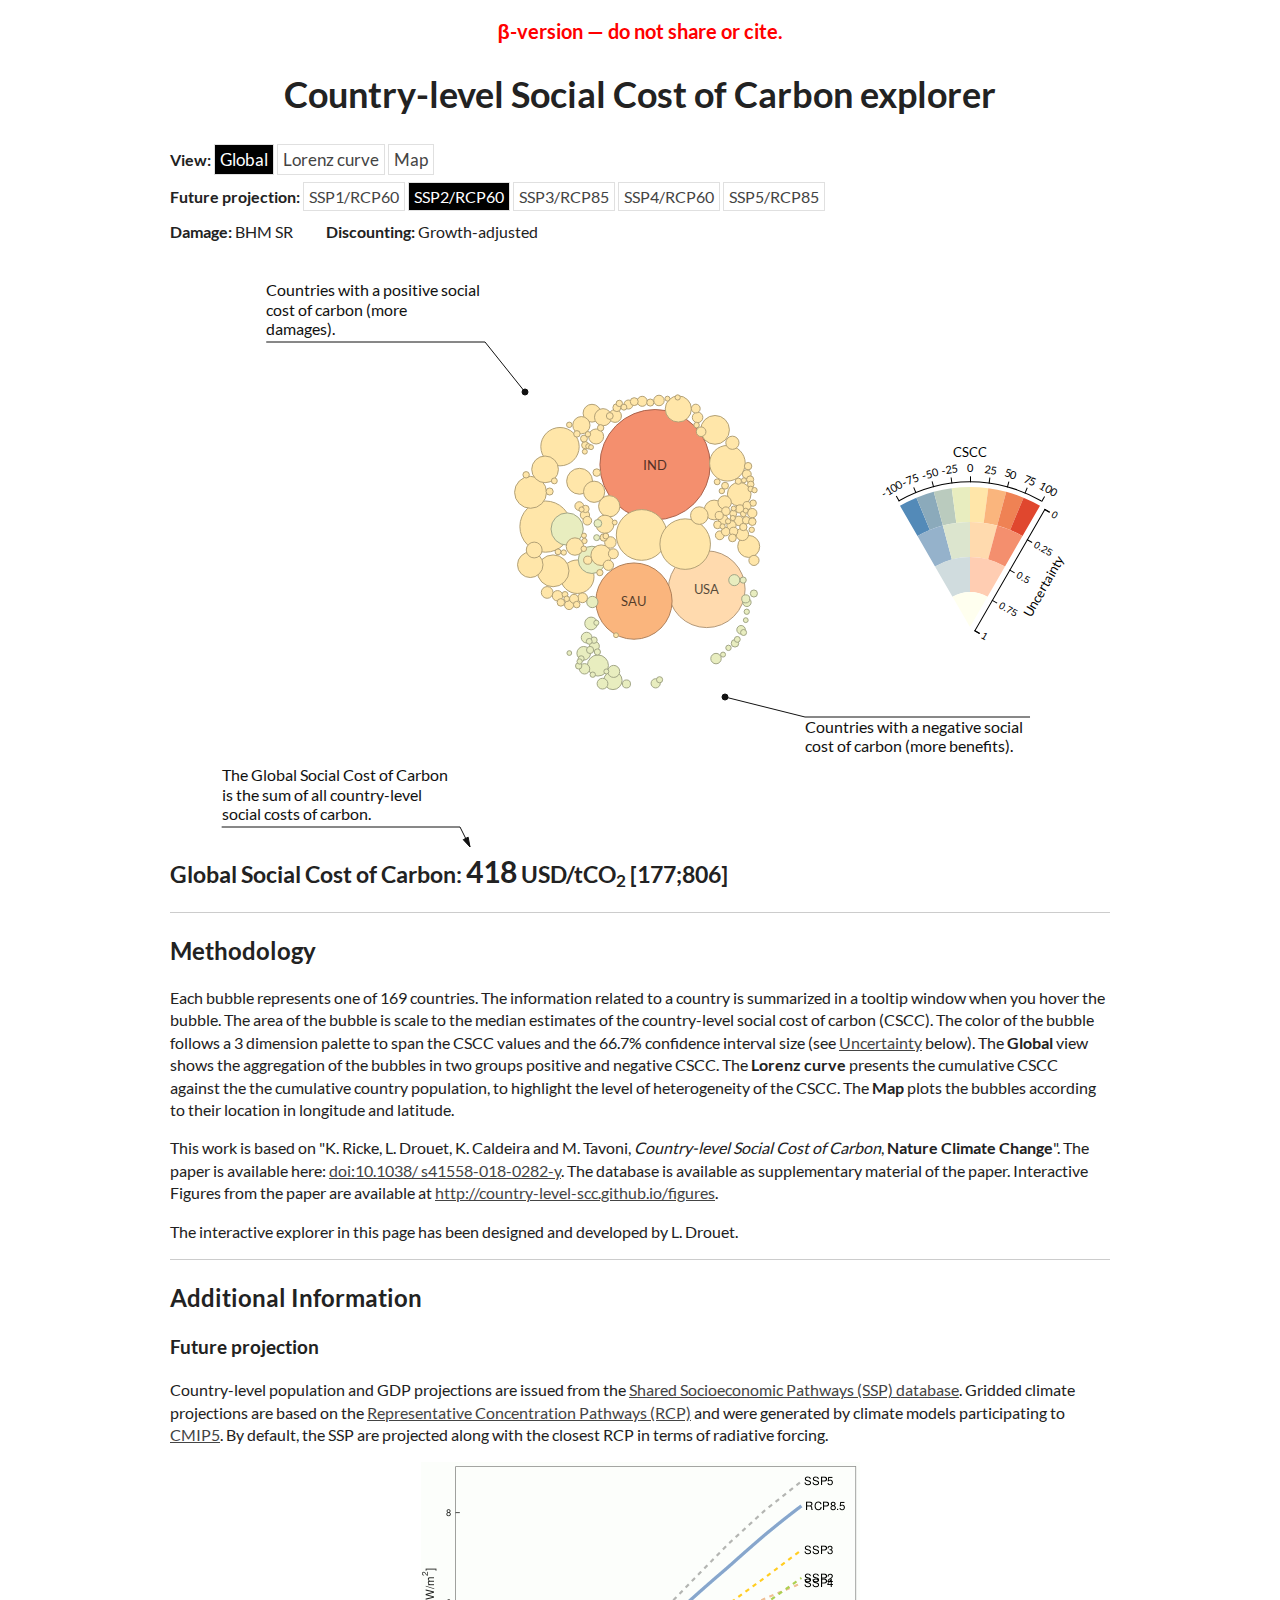
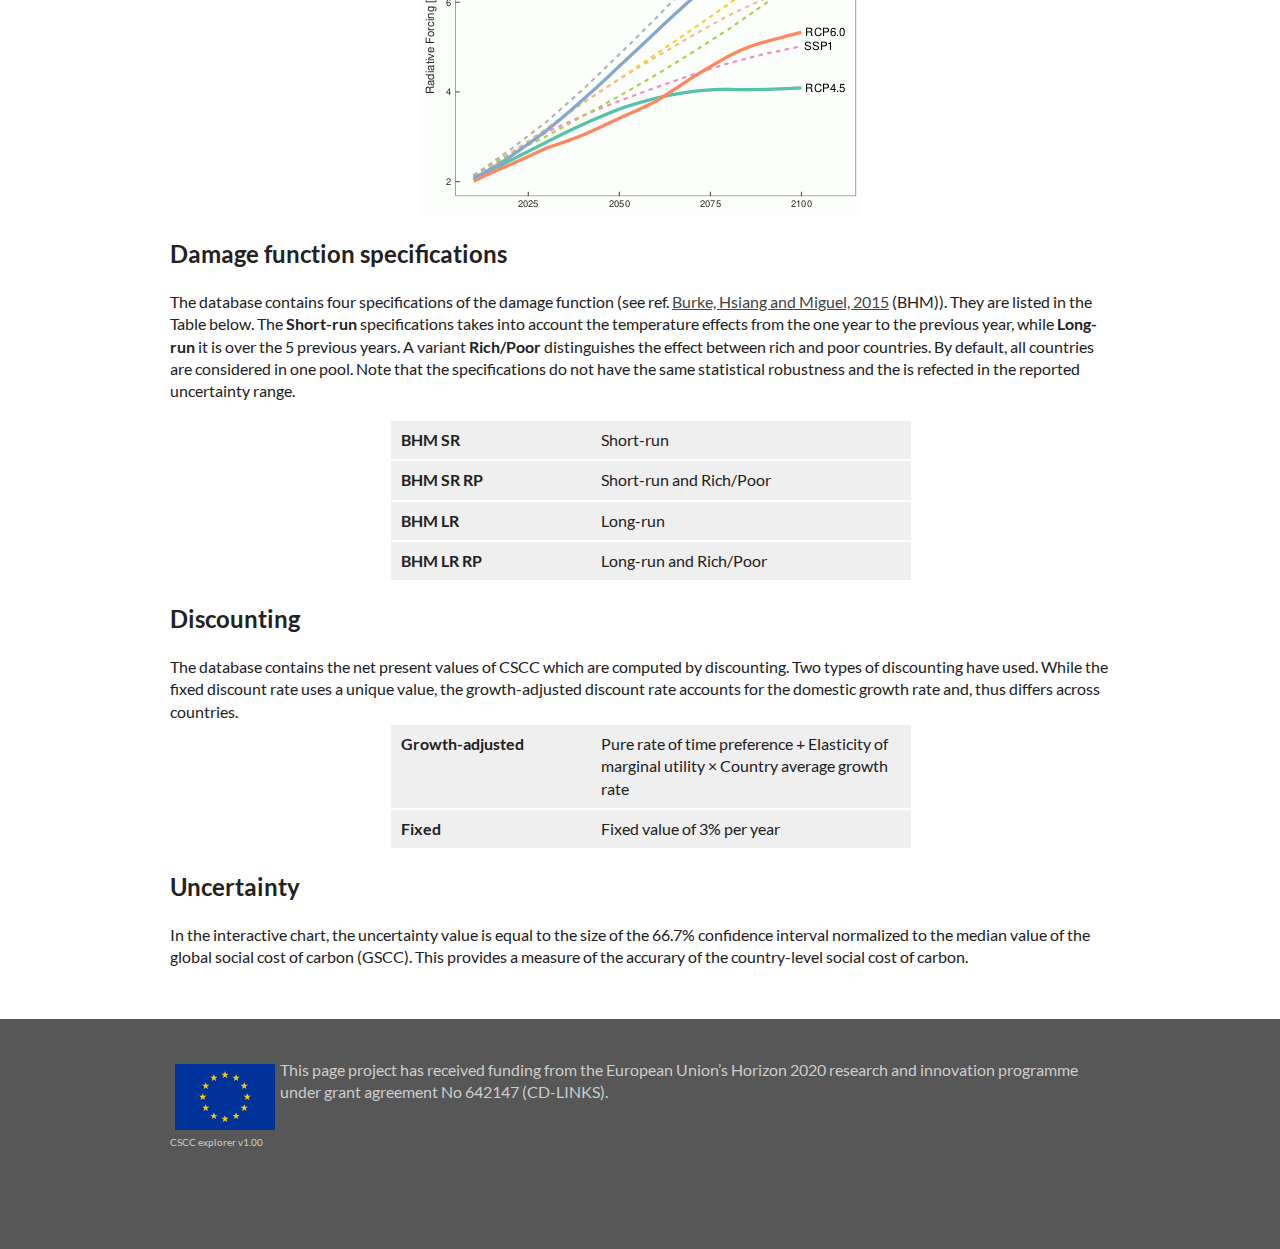
==== commit 13e2f910: "version 1.00rc" ====
--- a/explorer/index.html
+++ b/explorer/index.html
@@ -3,15 +3,15 @@
 
 <head>
 
-<!-- Global site tag (gtag.js) - Google Analytics -->
-<script async src="https://www.googletagmanager.com/gtag/js?id=UA-125345968-1"></script>
-<script>
-  window.dataLayer = window.dataLayer || [];
-  function gtag(){dataLayer.push(arguments);}
-  gtag('js', new Date());
-
-  gtag('config', 'UA-125345968-1');
-</script>
+    <!-- Global site tag (gtag.js) - Google Analytics -->
+    <script async src="https://www.googletagmanager.com/gtag/js?id=UA-125345968-1"></script>
+    <script>
+    window.dataLayer = window.dataLayer || [];
+    function gtag(){dataLayer.push(arguments);}
+    gtag('js', new Date());
+
+    gtag('config', 'UA-125345968-1');
+    </script>
 
     <meta charset="utf-8">
     <meta http-equiv="x-ua-compatible" content="ie=edge">
@@ -38,19 +38,24 @@
         <div id='viz'>
 
             <div id="toolbar">
-                View:
+                <span class="lbltool">View:</span>
                 <a href="#" id="bubble" class="button active">Global</a>
                 <a href="#" id="lorenz" class="button">Lorenz curve</a>
                 <a href="#" id="worldmap" class="button">Map</a>
             </div>
 
             <div id="toolbar_ssp">
-                <span class='selrcp'>Socio-economic/climate projection</span>:
+                <span class="lbltool">Future projection:</span>
                 <a href="#" id="ssp1" class="ssp">SSP1/RCP60</a>
                 <a href="#" id="ssp2" class="ssp active">SSP2/RCP60</a>
                 <a href="#" id="ssp3" class="ssp">SSP3/RCP85</a>
                 <a href="#" id="ssp4" class="ssp">SSP4/RCP60</a>
-                <a href="#" id="ssp5" class="ssp">SSP5/RCP85</a>
+                <a href="#" id="ssp5" class="ssp">SSP5/RCP85</a> <span class='selrcp'><i class="far fa-arrow-alt-circle-down"></i></span>
+            </div>
+
+            <div id="toolbar_dmg">
+                <span class="lbltool">Damage:</span> <span class='seldmg'><span id='txtdmg'>BHM SR</span> <i class="far fa-arrow-alt-circle-down"></i></span>
+                <span class="lbltool discounting">Discounting:</span> <span class='seldisc'><span id='txtdisc'>Growth-adjusted</span> <i class="far fa-arrow-alt-circle-down"></i></span>
             </div>
 
             <div id="cscc">
@@ -58,48 +63,44 @@
 
             <div id='row_gscc'>
                 <h1 class="title_gscc">Global Social Cost of Carbon:
-                    <span id='gscc'>418</span>
+                    <span class="gscc" id='gscc'>418</span>
                     USD/tCO<sub>2</sub> [<span id='gscc_l'>177</span>;<span id='gscc_h'>806</span>]</h1>
-                    <p>Values are median estimates generated with the <span id='txtdmg' class='seldmg'>BHM SR</span> damage function
-                        and <span id='txtdisc' class='seldisc'>an endogenous discount rate</span>. 
-                    The range is the 66.7% confidence interval.
-                    </p>
             </div>
 
         <div id="select-dmgfun" class="hidden">
                 <p style="text-align: left;margin:  0px;">
-                    Damage function:<br/>
-                <input type="radio" name="dmgfun" value="1" checked> BHM Short-range (SR)<br/>
-                <input type="radio" name="dmgfun" value="2"> BHM Rich/Poor Short-range (RP SR)<br/>
-                <input type="radio" name="dmgfun" value="3"> BHM Long-range (LR)<br/>
-                <input type="radio" name="dmgfun" value="4"> BHM Rich/Poor Long-range (RP LR)
+                    Select damage function:<br/>
+                <input type="radio" name="dmgfun" value="1" checked> BHM SR: short-run<br/>
+                <input type="radio" name="dmgfun" value="2"> BHM RP SR: rich/poor short-run<br/>
+                <input type="radio" name="dmgfun" value="3"> BHM LR: long-run<br/>
+                <input type="radio" name="dmgfun" value="4"> BHM RP LR: rich/poor long-run
                 </p>
         </div>
 
         <div id="select-discount" class="hidden">
                 <p style="text-align: left;margin:  0px;">
                     Discounting:<br/>
-                <input type="radio" name="discount" value="1" checked> endogenous<br/>
-                <input type="radio" name="discount" value="2"> fixed, 3%<br/>
+                <input type="radio" name="discount" value="1" checked> Growth-adjusted<br/>
+                <input type="radio" name="discount" value="2"> Fixed (3%)<br/>
                 </p>
         </div>
 
         <div id="select-rcp" class="hidden">
-                <p style="text-align: left;margin:  0px;"> <abbr title="Shared Socioeconomic Pathways">SSPs</abbr> with <br/>
-                <input type="radio" name="rcp" value="1" checked> the closest <abbr title="Representative Concentration Pathways">RCP</abbr><br/>
-                <input type="radio" name="rcp" value="2"> RCP4.5<br/>
-                <input type="radio" name="rcp" value="3"> RCP6.0<br/>
-                <input type="radio" name="rcp" value="4"> RCP8.5
+                <p style="text-align: left;margin:  0px;"> Additionnal <abbr title="Shared Socioeconomic Pathways">SSPs</abbr>/<abbr title="Representative Concentration Pathways">RCP</abbr> combinations:<br/>
+                <input type="radio" name="rcp" value="1" checked> SSPs with the closest RCP<br/>
+                <input type="radio" name="rcp" value="2"> SSPs with RCP4.5<br/>
+                <input type="radio" name="rcp" value="3"> SSPs with RCP6.0<br/>
+                <input type="radio" name="rcp" value="4"> SSPs with RCP8.5
                 </p>
         </div>
 
     </div>
 
     <div id="share">
-        <p> 
-            <a href="#" alt="Share on Facebook"><i class="fab fa-facebook"></i></a>
-            <a href="#" alt="Share on Facebook"><i class="fab fa-twitter-square"></i></a>
-            <a href="#" alt="Email"><i class="fas fa-envelope-square"></i></a>
+        <p class="smlrow"> 
+            <a target="_blank" href="https://www.facebook.com/sharer/sharer.php?u=https%3A//country-level-scc.github.io/explorer" alt="Share on facebook"><i class="fab fa-facebook"></i></a>
+            <a target="_blank" href="https://twitter.com/home?status=https%3A//country-level-scc.github.io/explorer"" alt="Share on twitter"><i class="fab fa-twitter-square"></i></a>
+            <a href="mailto:?subject=Country-level social cost of carbon explorer&amp;body=https%3A//country-level-scc.github.io/explorer/" alt="Share by email"><i class="fas fa-envelope-square"></i></a>
         </p>
     </div>
 
@@ -107,16 +108,31 @@
 
         <div id="explanation" >
 
-            <h2>Main Reference</h2>
-
-                <p> 
-                        K. Ricke, L. Drouet, M. Tavoni and K. Caldeira, 
+            <h2>Methodology</h2>
+
+                <p>Each bubble represents one of 169 countries. The information related to a country is summarized 
+                    in a tooltip window when you hover the bubble. 
+                    The area of the bubble is scale to the median estimates of the country-level social cost of carbon (CSCC).
+                    The color of the bubble follows a 3 dimension palette to span the CSCC values and the 
+                    66.7% confidence interval size (see <a href="#uncertainty">Uncertainty</a> below). The <b>Global</b> view shows
+                    the aggregation of the bubbles in two groups positive and negative CSCC. The <b>Lorenz curve</b> presents the 
+                    cumulative CSCC against the the cumulative country population, to highlight the level of heterogeneity of the CSCC.
+                    The <b>Map</b> plots the bubbles according to their location in longitude and latitude.
+                </p>
+
+                <p>
+                    This work is based on "K. Ricke, L. Drouet, K. Caldeira and M. Tavoni, 
                         <em>Country-level Social Cost of Carbon</em>,
-                        <b>Nature Climate Change</b>. accepted.
-                </p>
-
-                <p> This page has been designed and developed by 
-                    L. Drouet. <!--The database is available at ...--></p>
+                        <b>Nature Climate Change</b>". The paper is available here: <a href="https://doi.org/10.1038/s41558-018-0282-y">doi:10.1038/
+                        s41558-018-0282-y</a>.
+                        The database is available as supplementary material of the paper.
+                  Interactive Figures from the paper are available at
+                  <a target="_blank" href="http://country-level-scc.github.io/figures">http://country-level-scc.github.io/figures</a>.
+                </p>
+
+                <p>
+                        The interactive explorer in this page has been designed and developed by L. Drouet.
+                </p>
 
                 <hr>
 
@@ -140,8 +156,8 @@
                     (see ref. <a href="https://www.nature.com/articles/nature15725" target="_blank">Burke, Hsiang and Miguel, 2015</a> (BHM)).
                     They are listed in the Table below.
     
-                    The <b>Short-range</b> specifications takes into account the temperature effects from the one year to the previous year, while 
-                    <b>Long-range</b> it is over the 5 previous years.
+                    The <b>Short-run</b> specifications takes into account the temperature effects from the one year to the previous year, while 
+                    <b>Long-run</b> it is over the 5 previous years.
 
                     A variant <b>Rich/Poor</b> distinguishes the effect between rich and poor countries. By default, all countries are considered in one pool.
                     
@@ -152,19 +168,19 @@
                     <div class="table-content">	
                         <div class="table-row">		
                             <div class="table-item"><b>BHM SR</b></div>
-                            <div class="table-data">Short-range</div>
+                            <div class="table-data">Short-run</div>
                         </div>
                         <div class="table-row">
                             <div class="table-item"><b>BHM SR RP</b></div>
-                            <div class="table-data">Short-range and Rich/Poor</div>
+                            <div class="table-data">Short-run and Rich/Poor</div>
                         </div>
                         <div class="table-row">		
                             <div class="table-item"><b>BHM LR</b></div>
-                            <div class="table-data">Long-range</div>
+                            <div class="table-data">Long-run</div>
                         </div>
                         <div class="table-row">
                             <div class="table-item"><b>BHM LR RP</b></div>
-                            <div class="table-data">Long-range and Rich/Poor</div>
+                            <div class="table-data">Long-run and Rich/Poor</div>
                         </div>
                     </div>	
                 </div>
@@ -181,7 +197,7 @@
                     <div class="table-content">	
                         <div class="table-row">		
                             <div class="table-item"><b>Growth-adjusted</b></div>
-                            <div class="table-data">Pure rate of time preference + Elasticity of intertemporal substitution	&times; Country average growth rate</div>
+                            <div class="table-data">Pure rate of time preference + Elasticity of marginal utility &times; Country average growth rate</div>
                         </div>
                         <div class="table-row">
                             <div class="table-item"><b>Fixed</b></div>
@@ -193,10 +209,9 @@
 
                 <h2>Uncertainty</h2>
 
-                In the interactive chart, the uncertainty value is equal to the confidence interval size normalized to the median
-                value of the global social cost of carbon (GSCC). It provides a measure of the accurary of the individual 
-                country-level social cost of carbon. 0 means very accurate while 1 means not accurate.
-
+                In the interactive chart, the uncertainty value is equal to the size of the 66.7% confidence interval normalized to the median
+                value of the global social cost of carbon (GSCC). This provides a measure of the accurary of the 
+                country-level social cost of carbon.
         </div>
     </div>
 
@@ -210,7 +225,7 @@
             This page project has received funding from the European Union’s Horizon 2020 research and innovation programme under grant agreement No 642147 (CD-LINKS). <br/>
         </div>
         <div id="version">
-            CSCC explorer v0.99beta
+            CSCC explorer v1.00
         </div>
     </div>
 
--- a/explorer/main.css
+++ b/explorer/main.css
@@ -1,1051 +1,3 @@
-/*! normalize.css v5.0.0 | MIT License | github.com/necolas/normalize.css */
+/*! normalize.css v5.0.0 | MIT License | github.com/necolas/normalize.css */html{-ms-text-size-adjust:100%;-webkit-text-size-adjust:100%;font-family:sans-serif;line-height:1.15}body{margin:0}article,aside,footer,header,nav,section{display:block}h1{font-size:2em;margin:.67em 0}figcaption,figure,main{display:block}figure{margin:1em 40px}hr{box-sizing:content-box;height:0;overflow:visible}pre{font-family:monospace,monospace;font-size:1em}a{-webkit-text-decoration-skip:objects;background-color:transparent}a:active,a:hover{outline-width:0}abbr[title]{border-bottom:none;text-decoration:underline;text-decoration:underline dotted}b,strong{font-weight:inherit;font-weight:bolder}code,kbd,samp{font-family:monospace,monospace;font-size:1em}dfn{font-style:italic}mark{background-color:#ff0;color:#000}small{font-size:80%}sub,sup{font-size:75%;line-height:0;position:relative;vertical-align:baseline}sub{bottom:-.25em}sup{top:-.5em}audio,video{display:inline-block}audio:not([controls]){display:none;height:0}img{border-style:none}svg:not(:root){overflow:hidden}button,input,optgroup,select,textarea{font-family:sans-serif;font-size:100%;line-height:1.15;margin:0}button,input{overflow:visible}button,select{text-transform:none}[type=reset],[type=submit],button,html [type=button]{-webkit-appearance:button}[type=button]::-moz-focus-inner,[type=reset]::-moz-focus-inner,[type=submit]::-moz-focus-inner,button::-moz-focus-inner{border-style:none;padding:0}[type=button]:-moz-focusring,[type=reset]:-moz-focusring,[type=submit]:-moz-focusring,button:-moz-focusring{outline:1px dotted ButtonText}fieldset{border:1px solid silver;margin:0 2px;padding:.35em .625em .75em}legend{box-sizing:border-box;color:inherit;display:table;max-width:100%;padding:0;white-space:normal}progress{display:inline-block;vertical-align:baseline}textarea{overflow:auto}[type=checkbox],[type=radio]{box-sizing:border-box;padding:0}[type=number]::-webkit-inner-spin-button,[type=number]::-webkit-outer-spin-button{height:auto}[type=search]{-webkit-appearance:textfield;outline-offset:-2px}[type=search]::-webkit-search-cancel-button,[type=search]::-webkit-search-decoration{-webkit-appearance:none}::-webkit-file-upload-button{-webkit-appearance:button;font:inherit}details,menu{display:block}summary{display:list-item}canvas{display:inline-block}[hidden],template{display:none}
 
-/**
- * 1. Change the default font family in all browsers (opinionated).
- * 2. Correct the line height in all browsers.
- * 3. Prevent adjustments of font size after orientation changes in
- *    IE on Windows Phone and in iOS.
- */
-
-/* Document
-   ========================================================================== */
-
-html {
-  font-family: sans-serif; /* 1 */
-  line-height: 1.15; /* 2 */
-  -ms-text-size-adjust: 100%; /* 3 */
-  -webkit-text-size-adjust: 100%; /* 3 */
-}
-
-/* Sections
-   ========================================================================== */
-
-/**
- * Remove the margin in all browsers (opinionated).
- */
-
-body {
-  margin: 0;
-}
-
-/**
- * Add the correct display in IE 9-.
- */
-
-article,
-aside,
-footer,
-header,
-nav,
-section {
-  display: block;
-}
-
-/**
- * Correct the font size and margin on `h1` elements within `section` and
- * `article` contexts in Chrome, Firefox, and Safari.
- */
-
-h1 {
-  font-size: 2em;
-  margin: 0.67em 0;
-}
-
-/* Grouping content
-   ========================================================================== */
-
-/**
- * Add the correct display in IE 9-.
- * 1. Add the correct display in IE.
- */
-
-figcaption,
-figure,
-main { /* 1 */
-  display: block;
-}
-
-/**
- * Add the correct margin in IE 8.
- */
-
-figure {
-  margin: 1em 40px;
-}
-
-/**
- * 1. Add the correct box sizing in Firefox.
- * 2. Show the overflow in Edge and IE.
- */
-
-hr {
-  box-sizing: content-box; /* 1 */
-  height: 0; /* 1 */
-  overflow: visible; /* 2 */
-}
-
-/**
- * 1. Correct the inheritance and scaling of font size in all browsers.
- * 2. Correct the odd `em` font sizing in all browsers.
- */
-
-pre {
-  font-family: monospace, monospace; /* 1 */
-  font-size: 1em; /* 2 */
-}
-
-/* Text-level semantics
-   ========================================================================== */
-
-/**
- * 1. Remove the gray background on active links in IE 10.
- * 2. Remove gaps in links underline in iOS 8+ and Safari 8+.
- */
-
-a {
-  background-color: transparent; /* 1 */
-  -webkit-text-decoration-skip: objects; /* 2 */
-}
-
-/**
- * Remove the outline on focused links when they are also active or hovered
- * in all browsers (opinionated).
- */
-
-a:active,
-a:hover {
-  outline-width: 0;
-}
-
-/**
- * 1. Remove the bottom border in Firefox 39-.
- * 2. Add the correct text decoration in Chrome, Edge, IE, Opera, and Safari.
- */
-
-abbr[title] {
-  border-bottom: none; /* 1 */
-  text-decoration: underline; /* 2 */
-  text-decoration: underline dotted; /* 2 */
-}
-
-/**
- * Prevent the duplicate application of `bolder` by the next rule in Safari 6.
- */
-
-b,
-strong {
-  font-weight: inherit;
-}
-
-/**
- * Add the correct font weight in Chrome, Edge, and Safari.
- */
-
-b,
-strong {
-  font-weight: bolder;
-}
-
-/**
- * 1. Correct the inheritance and scaling of font size in all browsers.
- * 2. Correct the odd `em` font sizing in all browsers.
- */
-
-code,
-kbd,
-samp {
-  font-family: monospace, monospace; /* 1 */
-  font-size: 1em; /* 2 */
-}
-
-/**
- * Add the correct font style in Android 4.3-.
- */
-
-dfn {
-  font-style: italic;
-}
-
-/**
- * Add the correct background and color in IE 9-.
- */
-
-mark {
-  background-color: #ff0;
-  color: #000;
-}
-
-/**
- * Add the correct font size in all browsers.
- */
-
-small {
-  font-size: 80%;
-}
-
-/**
- * Prevent `sub` and `sup` elements from affecting the line height in
- * all browsers.
- */
-
-sub,
-sup {
-  font-size: 75%;
-  line-height: 0;
-  position: relative;
-  vertical-align: baseline;
-}
-
-sub {
-  bottom: -0.25em;
-}
-
-sup {
-  top: -0.5em;
-}
-
-/* Embedded content
-   ========================================================================== */
-
-/**
- * Add the correct display in IE 9-.
- */
-
-audio,
-video {
-  display: inline-block;
-}
-
-/**
- * Add the correct display in iOS 4-7.
- */
-
-audio:not([controls]) {
-  display: none;
-  height: 0;
-}
-
-/**
- * Remove the border on images inside links in IE 10-.
- */
-
-img {
-  border-style: none;
-}
-
-/**
- * Hide the overflow in IE.
- */
-
-svg:not(:root) {
-  overflow: hidden;
-}
-
-/* Forms
-   ========================================================================== */
-
-/**
- * 1. Change the font styles in all browsers (opinionated).
- * 2. Remove the margin in Firefox and Safari.
- */
-
-button,
-input,
-optgroup,
-select,
-textarea {
-  font-family: sans-serif; /* 1 */
-  font-size: 100%; /* 1 */
-  line-height: 1.15; /* 1 */
-  margin: 0; /* 2 */
-}
-
-/**
- * Show the overflow in IE.
- * 1. Show the overflow in Edge.
- */
-
-button,
-input { /* 1 */
-  overflow: visible;
-}
-
-/**
- * Remove the inheritance of text transform in Edge, Firefox, and IE.
- * 1. Remove the inheritance of text transform in Firefox.
- */
-
-button,
-select { /* 1 */
-  text-transform: none;
-}
-
-/**
- * 1. Prevent a WebKit bug where (2) destroys native `audio` and `video`
- *    controls in Android 4.
- * 2. Correct the inability to style clickable types in iOS and Safari.
- */
-
-button,
-html [type="button"], /* 1 */
-[type="reset"],
-[type="submit"] {
-  -webkit-appearance: button; /* 2 */
-}
-
-/**
- * Remove the inner border and padding in Firefox.
- */
-
-button::-moz-focus-inner,
-[type="button"]::-moz-focus-inner,
-[type="reset"]::-moz-focus-inner,
-[type="submit"]::-moz-focus-inner {
-  border-style: none;
-  padding: 0;
-}
-
-/**
- * Restore the focus styles unset by the previous rule.
- */
-
-button:-moz-focusring,
-[type="button"]:-moz-focusring,
-[type="reset"]:-moz-focusring,
-[type="submit"]:-moz-focusring {
-  outline: 1px dotted ButtonText;
-}
-
-/**
- * Change the border, margin, and padding in all browsers (opinionated).
- */
-
-fieldset {
-  border: 1px solid #c0c0c0;
-  margin: 0 2px;
-  padding: 0.35em 0.625em 0.75em;
-}
-
-/**
- * 1. Correct the text wrapping in Edge and IE.
- * 2. Correct the color inheritance from `fieldset` elements in IE.
- * 3. Remove the padding so developers are not caught out when they zero out
- *    `fieldset` elements in all browsers.
- */
-
-legend {
-  box-sizing: border-box; /* 1 */
-  color: inherit; /* 2 */
-  display: table; /* 1 */
-  max-width: 100%; /* 1 */
-  padding: 0; /* 3 */
-  white-space: normal; /* 1 */
-}
-
-/**
- * 1. Add the correct display in IE 9-.
- * 2. Add the correct vertical alignment in Chrome, Firefox, and Opera.
- */
-
-progress {
-  display: inline-block; /* 1 */
-  vertical-align: baseline; /* 2 */
-}
-
-/**
- * Remove the default vertical scrollbar in IE.
- */
-
-textarea {
-  overflow: auto;
-}
-
-/**
- * 1. Add the correct box sizing in IE 10-.
- * 2. Remove the padding in IE 10-.
- */
-
-[type="checkbox"],
-[type="radio"] {
-  box-sizing: border-box; /* 1 */
-  padding: 0; /* 2 */
-}
-
-/**
- * Correct the cursor style of increment and decrement buttons in Chrome.
- */
-
-[type="number"]::-webkit-inner-spin-button,
-[type="number"]::-webkit-outer-spin-button {
-  height: auto;
-}
-
-/**
- * 1. Correct the odd appearance in Chrome and Safari.
- * 2. Correct the outline style in Safari.
- */
-
-[type="search"] {
-  -webkit-appearance: textfield; /* 1 */
-  outline-offset: -2px; /* 2 */
-}
-
-/**
- * Remove the inner padding and cancel buttons in Chrome and Safari on macOS.
- */
-
-[type="search"]::-webkit-search-cancel-button,
-[type="search"]::-webkit-search-decoration {
-  -webkit-appearance: none;
-}
-
-/**
- * 1. Correct the inability to style clickable types in iOS and Safari.
- * 2. Change font properties to `inherit` in Safari.
- */
-
-::-webkit-file-upload-button {
-  -webkit-appearance: button; /* 1 */
-  font: inherit; /* 2 */
-}
-
-/* Interactive
-   ========================================================================== */
-
-/*
- * Add the correct display in IE 9-.
- * 1. Add the correct display in Edge, IE, and Firefox.
- */
-
-details, /* 1 */
-menu {
-  display: block;
-}
-
-/*
- * Add the correct display in all browsers.
- */
-
-summary {
-  display: list-item;
-}
-
-/* Scripting
-   ========================================================================== */
-
-/**
- * Add the correct display in IE 9-.
- */
-
-canvas {
-  display: inline-block;
-}
-
-/**
- * Add the correct display in IE.
- */
-
-template {
-  display: none;
-}
-
-/* Hidden
-   ========================================================================== */
-
-/**
- * Add the correct display in IE 10-.
- */
-
-[hidden] {
-  display: none;
-}
-
-/*! HTML5 Boilerplate v5.3.0 | MIT License | https://html5boilerplate.com/ */
-
-/*
- * What follows is the result of much research on cross-browser styling.
- * Credit left inline and big thanks to Nicolas Gallagher, Jonathan Neal,
- * Kroc Camen, and the H5BP dev community and team.
- */
-
-/* ==========================================================================
-   Base styles: opinionated defaults
-   ========================================================================== */
-
-html {
-    color: #222;
-    font-size: 1em;
-    line-height: 1.4;
-}
-
-/*
- * Remove text-shadow in selection highlight:
- * https://twitter.com/miketaylr/status/12228805301
- *
- * These selection rule sets have to be separate.
- * Customize the background color to match your design.
- */
-
-::-moz-selection {
-    background: #b3d4fc;
-    text-shadow: none;
-}
-
-::selection {
-    background: #b3d4fc;
-    text-shadow: none;
-}
-
-/*
- * A better looking default horizontal rule
- */
-
-hr {
-    display: block;
-    height: 1px;
-    border: 0;
-    border-top: 1px solid #ccc;
-    margin: 1em 0;
-    padding: 0;
-}
-
-/*
- * Remove the gap between audio, canvas, iframes,
- * images, videos and the bottom of their containers:
- * https://github.com/h5bp/html5-boilerplate/issues/440
- */
-
-audio,
-canvas,
-iframe,
-img,
-svg,
-video {
-    vertical-align: middle;
-}
-
-/*
- * Remove default fieldset styles.
- */
-
-fieldset {
-    border: 0;
-    margin: 0;
-    padding: 0;
-}
-
-/*
- * Allow only vertical resizing of textareas.
- */
-
-textarea {
-    resize: vertical;
-}
-
-/* ==========================================================================
-   Browser Upgrade Prompt
-   ========================================================================== */
-
-.browserupgrade {
-    margin: 0.2em 0;
-    background: #ccc;
-    color: #000;
-    padding: 0.2em 0;
-}
-
-/* ==========================================================================
-   Author's custom styles
-   ========================================================================== */
-
-
-
-
-
-
-
-
-
-
-
-
-
-
-
-
-
-/* ==========================================================================
-   Helper classes
-   ========================================================================== */
-
-/*
- * Hide visually and from screen readers
- */
-
-.hidden {
-    display: none !important;
-}
-
-/*
- * Hide only visually, but have it available for screen readers:
- * https://snook.ca/archives/html_and_css/hiding-content-for-accessibility
- *
- * 1. For long content, line feeds are not interpreted as spaces and small width
- *    causes content to wrap 1 word per line:
- *    https://medium.com/@jessebeach/beware-smushed-off-screen-accessible-text-5952a4c2cbfe
- */
-
-.visuallyhidden {
-    border: 0;
-    clip: rect(0 0 0 0);
-    -webkit-clip-path: inset(50%);
-    clip-path: inset(50%);
-    height: 1px;
-    margin: -1px;
-    overflow: hidden;
-    padding: 0;
-    position: absolute;
-    width: 1px;
-    white-space: nowrap; /* 1 */
-}
-
-/*
- * Extends the .visuallyhidden class to allow the element
- * to be focusable when navigated to via the keyboard:
- * https://www.drupal.org/node/897638
- */
-
-.visuallyhidden.focusable:active,
-.visuallyhidden.focusable:focus {
-    clip: auto;
-    -webkit-clip-path: none;
-    clip-path: none;
-    height: auto;
-    margin: 0;
-    overflow: visible;
-    position: static;
-    width: auto;
-    white-space: inherit;
-}
-
-/*
- * Hide visually and from screen readers, but maintain layout
- */
-
-.invisible {
-    visibility: hidden;
-}
-
-/*
- * Clearfix: contain floats
- *
- * For modern browsers
- * 1. The space content is one way to avoid an Opera bug when the
- *    `contenteditable` attribute is included anywhere else in the document.
- *    Otherwise it causes space to appear at the top and bottom of elements
- *    that receive the `clearfix` class.
- * 2. The use of `table` rather than `block` is only necessary if using
- *    `:before` to contain the top-margins of child elements.
- */
-
-.clearfix:before,
-.clearfix:after {
-    content: " "; /* 1 */
-    display: table; /* 2 */
-}
-
-.clearfix:after {
-    clear: both;
-}
-
-/* ==========================================================================
-   EXAMPLE Media Queries for Responsive Design.
-   These examples override the primary ('mobile first') styles.
-   Modify as content requires.
-   ========================================================================== */
-
-@media only screen and (min-width: 35em) {
-    /* Style adjustments for viewports that meet the condition */
-}
-
-@media print,
-       (-webkit-min-device-pixel-ratio: 1.25),
-       (min-resolution: 1.25dppx),
-       (min-resolution: 120dpi) {
-    /* Style adjustments for high resolution devices */
-}
-
-/* ==========================================================================
-   Print styles.
-   Inlined to avoid the additional HTTP request:
-   http://www.phpied.com/delay-loading-your-print-css/
-   ========================================================================== */
-
-@media print {
-    *,
-    *:before,
-    *:after,
-    p:first-letter,
-    div:first-letter,
-    blockquote:first-letter,
-    li:first-letter,
-    p:first-line,
-    div:first-line,
-    blockquote:first-line,
-    li:first-line {
-        background: transparent !important;
-        color: #000 !important; /* Black prints faster:
-                                   http://www.sanbeiji.com/archives/953 */
-        box-shadow: none !important;
-        text-shadow: none !important;
-    }
-
-    a,
-    a:visited {
-        text-decoration: underline;
-    }
-
-    a[href]:after {
-        content: " (" attr(href) ")";
-    }
-
-    abbr[title]:after {
-        content: " (" attr(title) ")";
-    }
-
-    /*
-     * Don't show links that are fragment identifiers,
-     * or use the `javascript:` pseudo protocol
-     */
-
-    a[href^="#"]:after,
-    a[href^="javascript:"]:after {
-        content: "";
-    }
-
-    pre {
-        white-space: pre-wrap !important;
-    }
-    pre,
-    blockquote {
-        border: 1px solid #999;
-        page-break-inside: avoid;
-    }
-
-    /*
-     * Printing Tables:
-     * http://css-discuss.incutio.com/wiki/Printing_Tables
-     */
-
-    thead {
-        display: table-header-group;
-    }
-
-    tr,
-    img {
-        page-break-inside: avoid;
-    }
-
-    p,
-    h2,
-    h3 {
-        orphans: 3;
-        widows: 3;
-    }
-
-    h2,
-    h3 {
-        page-break-after: avoid;
-    }
-}
-
-/* lato-regular - latin-ext_latin */
-@font-face {
-  font-family: 'Lato';
-  font-style: normal;
-  font-weight: 400;
-  src: local('Lato Regular'), local('Lato-Regular'),
-       url(b92779064727b510ce76fd764912092a.woff2) format('woff2'), 
-       url(f18cac26f977bb8997aff048107e5f02.woff) format('woff'); /* Chrome 6+, Firefox 3.6+, IE 9+, Safari 5.1+ */
-}
-
-/* lato-700 - latin-ext_latin */
-@font-face {
-  font-family: 'Lato';
-  font-style: normal;
-  font-weight: 700;
-  src: local('Lato Bold'), local('Lato-Bold'),
-       url(bdad30fe12711d0982652496a1185549.woff2) format('woff2'), 
-       url(15f4aa15e35c0055962892a9fa899acc.woff) format('woff'); /* Chrome 6+, Firefox 3.6+, IE 9+, Safari 5.1+ */
-}
-
-html {
-  font-family: 'Lato', sans-serif;
-}
-
-body {
-  background-color: #FFF;
-}
-
-input {
-  font-family: 'Lato', sans-serif;
-}
-
-a, a:visited, a:active {
-  color: #444;
-}
-
-h1 {
-  font-family: 'Lato', sans-serif;
-}
-
-.title {
-  font-weight: bold;
-  font-size: 36px;
-  text-align: center;
-}
-
-.title_gscc {
-  font-weight: bold;
-  font-size: 23px;
-  margin-bottom: 0px;
-}
-
-.container {
-  max-width: 940px;
-  margin-left: auto;
-  margin-right: auto;
-  margin-bottom: 50px;
-}
-
-svg {
-  background-color: white;
-  font-family: 'Lato', sans-serif;
-}
-
-:root {
-  --accent-color: #111111;
-}
-
-.world_map_container {
-  max-width: 940px;
-  max-height: 600px;
-}
-
-.button {
-  min-width: 130px;
-  padding: 4px 5px;
-  cursor: pointer;
-  text-align: center;
-  font-size: 17px;
-  border: 1px solid #e0e0e0;
-  text-decoration: none;
-  font-family: 'Lato', sans-serif;
-}
-
-.button.active {
-  background: #000;
-  color: #fff;
-}
-
-.ssp {
-  min-width: 130px;
-  padding: 4px 5px;
-  cursor: pointer;
-  text-align: center;
-  font-size: 16px;
-  border: 1px solid #e0e0e0;
-  text-decoration: none;
-  font-family: 'Lato', sans-serif;
-}
-
-.ssp.active {
-  background: #000;
-  color: #fff;
-}
-
-#cscc {
-  width: 940px;
-  height: 600px;
-  clear: both;
-  margin-bottom: 3px;
-  margin-top: 3px;
-}
-
-.tooltip {
-  position: absolute;
-  top: 100px;
-  left: 100px;
-  -moz-border-radius: 5px;
-  border-radius: 5px;
-  color:#26323d;
-  box-shadow:0 0 20px 4px rgba(154,161,177,.15),0 4px 80px -8px rgba(36,40,47,.25),0 4px 4px -2px rgba(91,94,105,.15);
-  background-color:#fff;
-  opacity: .9;
-  padding: 5px;
-  width: 150px;
-  font-size: 14px;
-  z-index: 10;
-}
-
-.world_map {
-  stroke: white;
-  stroke-width: 0.25px;
-  fill: #eee;
-}
-
-#toolbar {
-  margin-top: 4px;
-  line-height: 2;
-}
-
-#toolbar_ssp {
-  margin-top: 4px;
-  line-height: 2;
-}
-
-.annotation path {
-  stroke: var(--accent-color);
-  fill: none;
-}
-
-.annotation path.connector-arrow, .annotation path.connector-dot, .title text, .annotation text {
-  fill: var(--accent-color);
-}
-
-.annotation-note-bg {
-  fill: rgba(0, 0, 0, 0);
-}
-
-.annotation-note-title {
-  font-weight: bold;
-}
-
-#below_vis {
-  width: 100%;
-  min-height: 50px;
-}
-
-#toolbar_options {
-  /*float: left;*/
-  margin-top: 10px;
-}
-
-.adv_opt {
-  min-width: 130px;
-  padding: 4px 5px;
-  cursor: pointer;
-  text-align: center;
-  font-size: 17px;
-  border: 1px solid #e0e0e0;
-  text-decoration: none;
-  font-family: 'Lato', sans-serif;
-}
-
-#share {
-  font-size: 23px;
-}
-
-#long_options {
-  border: 1px solid #e0e0e0;
-  background: #e0e0e0;
-  padding-left: 30px;
-  padding-top: 5px;
-  padding-bottom: 20px;
-  margin-right: 100px;
-  margin-top: 10px;
-  border-radius: 5px;
-}
-
-#footer {
-  margin-top: 10px;
-  padding-top: 40px;
-  padding-bottom: 100px;
-  display: block;
-  background: rgb(87, 87, 87);
-  color: #ccc;
-}
-
-#footer a {
-  color: #cecece;
-}
-
-#credentials {
-  display: block;
-  margin-left: auto;
-  margin-right: auto;
-  max-width: 940px;
-  overflow-y: hidden;
-}
-
-#version {
-  display: block;
-  margin-left: auto;
-  margin-right: auto;
-  max-width: 940px;
-  font-size:10px;
-}
-
-.methodology {
-  display: block;
-  margin-left: auto;
-  margin-right: auto;
-}
-
-.seldmg {
-  text-decoration: underline;
-  cursor: pointer;
-}
-
-.seldisc{
-  text-decoration: underline;
-  cursor: pointer;
-}
-
-.selrcp{
-  text-decoration: underline;
-  cursor: pointer;
-}
-
-.table {
-  width: 500px;
-  border:1px solid #FFF;
-  margin: auto;
-}
-
-.table-row {
-  width: 500px;
-	display:flex;
-	padding:8px 10px;
-  background: #EFEFEF;
-  border:1px solid #FFF;
-}
-
-.table-data {
-	flex: 1 1 300px;
-	text-align:left;
-}
-
-.table-item {
-	flex: 1 1 200px;
-	text-align:left;
-}
-
-.flag {
-  float: left;
-  margin: 5px;
-  overflow: auto;
-}
-
-.cautious {
-  color: red;
-  font-size: 20px;
-  font-weight: bold;
-  text-align: center;
-}
-
-.legend{
-  font-size: 12px;
-}
-.tippy-popper[x-placement^=top] .tippy-tooltip.light-theme .tippy-arrow{border-top:7px solid #fff;border-right:7px solid transparent;border-left:7px solid transparent}.tippy-popper[x-placement^=bottom] .tippy-tooltip.light-theme .tippy-arrow{border-bottom:7px solid #fff;border-right:7px solid transparent;border-left:7px solid transparent}.tippy-popper[x-placement^=left] .tippy-tooltip.light-theme .tippy-arrow{border-left:7px solid #fff;border-top:7px solid transparent;border-bottom:7px solid transparent}.tippy-popper[x-placement^=right] .tippy-tooltip.light-theme .tippy-arrow{border-right:7px solid #fff;border-top:7px solid transparent;border-bottom:7px solid transparent}.tippy-tooltip.light-theme{color:#26323d;box-shadow:0 0 20px 4px rgba(154,161,177,.15),0 4px 80px -8px rgba(36,40,47,.25),0 4px 4px -2px rgba(91,94,105,.15);background-color:#fff}.tippy-tooltip.light-theme .tippy-backdrop{background-color:#fff}.tippy-tooltip.light-theme .tippy-roundarrow{fill:#fff}.tippy-tooltip.light-theme[data-animatefill]{background-color:transparent}
-
-/*# sourceMappingURL=main.css.map*/+/*! HTML5 Boilerplate v5.3.0 | MIT License | https://html5boilerplate.com/ */html{color:#222;font-size:1em;line-height:1.4}::-moz-selection{background:#b3d4fc;text-shadow:none}::selection{background:#b3d4fc;text-shadow:none}hr{border:0;border-top:1px solid #ccc;display:block;height:1px;margin:1em 0;padding:0}audio,canvas,iframe,img,svg,video{vertical-align:middle}fieldset{border:0;margin:0;padding:0}textarea{resize:vertical}.browserupgrade{background:#ccc;color:#000;margin:.2em 0;padding:.2em 0}.hidden{display:none!important}.visuallyhidden{-webkit-clip-path:inset(50%);border:0;clip:rect(0 0 0 0);clip-path:inset(50%);height:1px;margin:-1px;overflow:hidden;padding:0;position:absolute;white-space:nowrap;width:1px}.visuallyhidden.focusable:active,.visuallyhidden.focusable:focus{-webkit-clip-path:none;clip:auto;clip-path:none;height:auto;margin:0;overflow:visible;position:static;white-space:inherit;width:auto}.invisible{visibility:hidden}.clearfix:after,.clearfix:before{content:" ";display:table}.clearfix:after{clear:both}@media print{*,:after,:before,blockquote:first-letter,blockquote:first-line,div:first-letter,div:first-line,li:first-letter,li:first-line,p:first-letter,p:first-line{background:transparent!important;box-shadow:none!important;color:#000!important;text-shadow:none!important}a,a:visited{text-decoration:underline}a[href]:after{content:" (" attr(href) ")"}abbr[title]:after{content:" (" attr(title) ")"}a[href^="#"]:after,a[href^="javascript:"]:after{content:""}pre{white-space:pre-wrap!important}blockquote,pre{border:1px solid #999;page-break-inside:avoid}thead{display:table-header-group}img,tr{page-break-inside:avoid}h2,h3,p{orphans:3;widows:3}h2,h3{page-break-after:avoid}}@font-face{font-family:Lato;font-style:normal;font-weight:400;src:local("Lato Regular"),local("Lato-Regular"),url(b92779064727b510ce76fd764912092a.woff2) format("woff2"),url(f18cac26f977bb8997aff048107e5f02.woff) format("woff")}@font-face{font-family:Lato;font-style:normal;font-weight:700;src:local("Lato Bold"),local("Lato-Bold"),url(bdad30fe12711d0982652496a1185549.woff2) format("woff2"),url(15f4aa15e35c0055962892a9fa899acc.woff) format("woff")}html{font-family:Lato,sans-serif}body{background-color:#fff}input{font-family:Lato,sans-serif}a,a:active,a:visited{color:#444}h1{font-family:Lato,sans-serif}.title{font-size:36px;font-weight:700;text-align:center}.title_gscc{font-size:23px;font-weight:700;margin-bottom:0;margin-top:0}.smlrow{margin-bottom:opx;margin-top:2px}.container{margin-bottom:50px;margin-left:auto;margin-right:auto;max-width:940px}svg{background-color:#fff;font-family:Lato,sans-serif}:root{--accent-color:#111}.world_map_container{max-height:600px;max-width:940px}.button{border:1px solid #e0e0e0;cursor:pointer;font-family:Lato,sans-serif;font-size:17px;min-width:130px;padding:4px 5px;text-align:center;text-decoration:none}.button.active{background:#000;color:#fff}.ssp{border:1px solid #e0e0e0;cursor:pointer;font-family:Lato,sans-serif;font-size:16px;min-width:130px;padding:4px 5px;text-align:center;text-decoration:none}.ssp.active{background:#000;color:#fff}#cscc{clear:both;height:600px;margin-bottom:3px;margin-top:3px;width:940px}.tooltip{-moz-border-radius:5px;background-color:#fff;border-radius:5px;box-shadow:0 0 20px 4px rgba(154,161,177,.15),0 4px 80px -8px rgba(36,40,47,.25),0 4px 4px -2px rgba(91,94,105,.15);color:#26323d;font-size:14px;left:100px;opacity:.9;padding:5px;position:absolute;top:100px;width:250px;z-index:10}.world_map{fill:#eee;stroke:#fff;stroke-width:.25px}#toolbar,#toolbar_ssp{line-height:2;margin-top:4px}.annotation path{fill:none;stroke:var(--accent-color)}.annotation path.connector-arrow,.annotation path.connector-dot,.annotation text,.title text{fill:var(--accent-color)}.annotation-note-bg{fill:transparent}.annotation-note-title{font-weight:700}#below_vis{min-height:50px;width:100%}#toolbar_options{margin-top:10px}.adv_opt{border:1px solid #e0e0e0;cursor:pointer;font-family:Lato,sans-serif;font-size:17px;min-width:130px;padding:4px 5px;text-align:center;text-decoration:none}#share{font-size:20px}#long_options{background:#e0e0e0;border:1px solid #e0e0e0;border-radius:5px;margin-right:100px;margin-top:10px;padding-bottom:20px;padding-left:30px;padding-top:5px}#footer{background:#575757;color:#ccc;display:block;margin-top:10px;padding-bottom:100px;padding-top:40px}#footer a{color:#cecece}#credentials{overflow-y:hidden}#credentials,#version{display:block;margin-left:auto;margin-right:auto;max-width:940px}#version{font-size:10px}.methodology{display:block;margin-left:auto;margin-right:auto}.seldisc,.seldmg,.selrcp{cursor:pointer}.selrcp{text-decoration:underline}.table{margin:auto}.table,.table-row{border:1px solid #fff;width:500px}.table-row{background:#efefef;display:flex;padding:8px 10px}.table-data{flex:1 1 300px;text-align:left}.table-item{flex:1 1 200px;text-align:left}.flag{float:left;margin:5px;overflow:auto}.cautious{color:red;font-size:20px;font-weight:700;text-align:center}.legend{font-size:12px}.gscc{font-size:30px;font-weight:700}#toolbar_dmg{margin-top:8px}.discounting{margin-left:30px}.lbltool{font-weight:700}.tippy-popper[x-placement^=top] .tippy-tooltip.light-theme .tippy-arrow{border-left:7px solid transparent;border-right:7px solid transparent;border-top:7px solid #fff}.tippy-popper[x-placement^=bottom] .tippy-tooltip.light-theme .tippy-arrow{border-bottom:7px solid #fff;border-left:7px solid transparent;border-right:7px solid transparent}.tippy-popper[x-placement^=left] .tippy-tooltip.light-theme .tippy-arrow{border-bottom:7px solid transparent;border-left:7px solid #fff;border-top:7px solid transparent}.tippy-popper[x-placement^=right] .tippy-tooltip.light-theme .tippy-arrow{border-bottom:7px solid transparent;border-right:7px solid #fff;border-top:7px solid transparent}.tippy-tooltip.light-theme{background-color:#fff;box-shadow:0 0 20px 4px rgba(154,161,177,.15),0 4px 80px -8px rgba(36,40,47,.25),0 4px 4px -2px rgba(91,94,105,.15);color:#26323d}.tippy-tooltip.light-theme .tippy-backdrop{background-color:#fff}.tippy-tooltip.light-theme .tippy-roundarrow{fill:#fff}.tippy-tooltip.light-theme[data-animatefill]{background-color:transparent}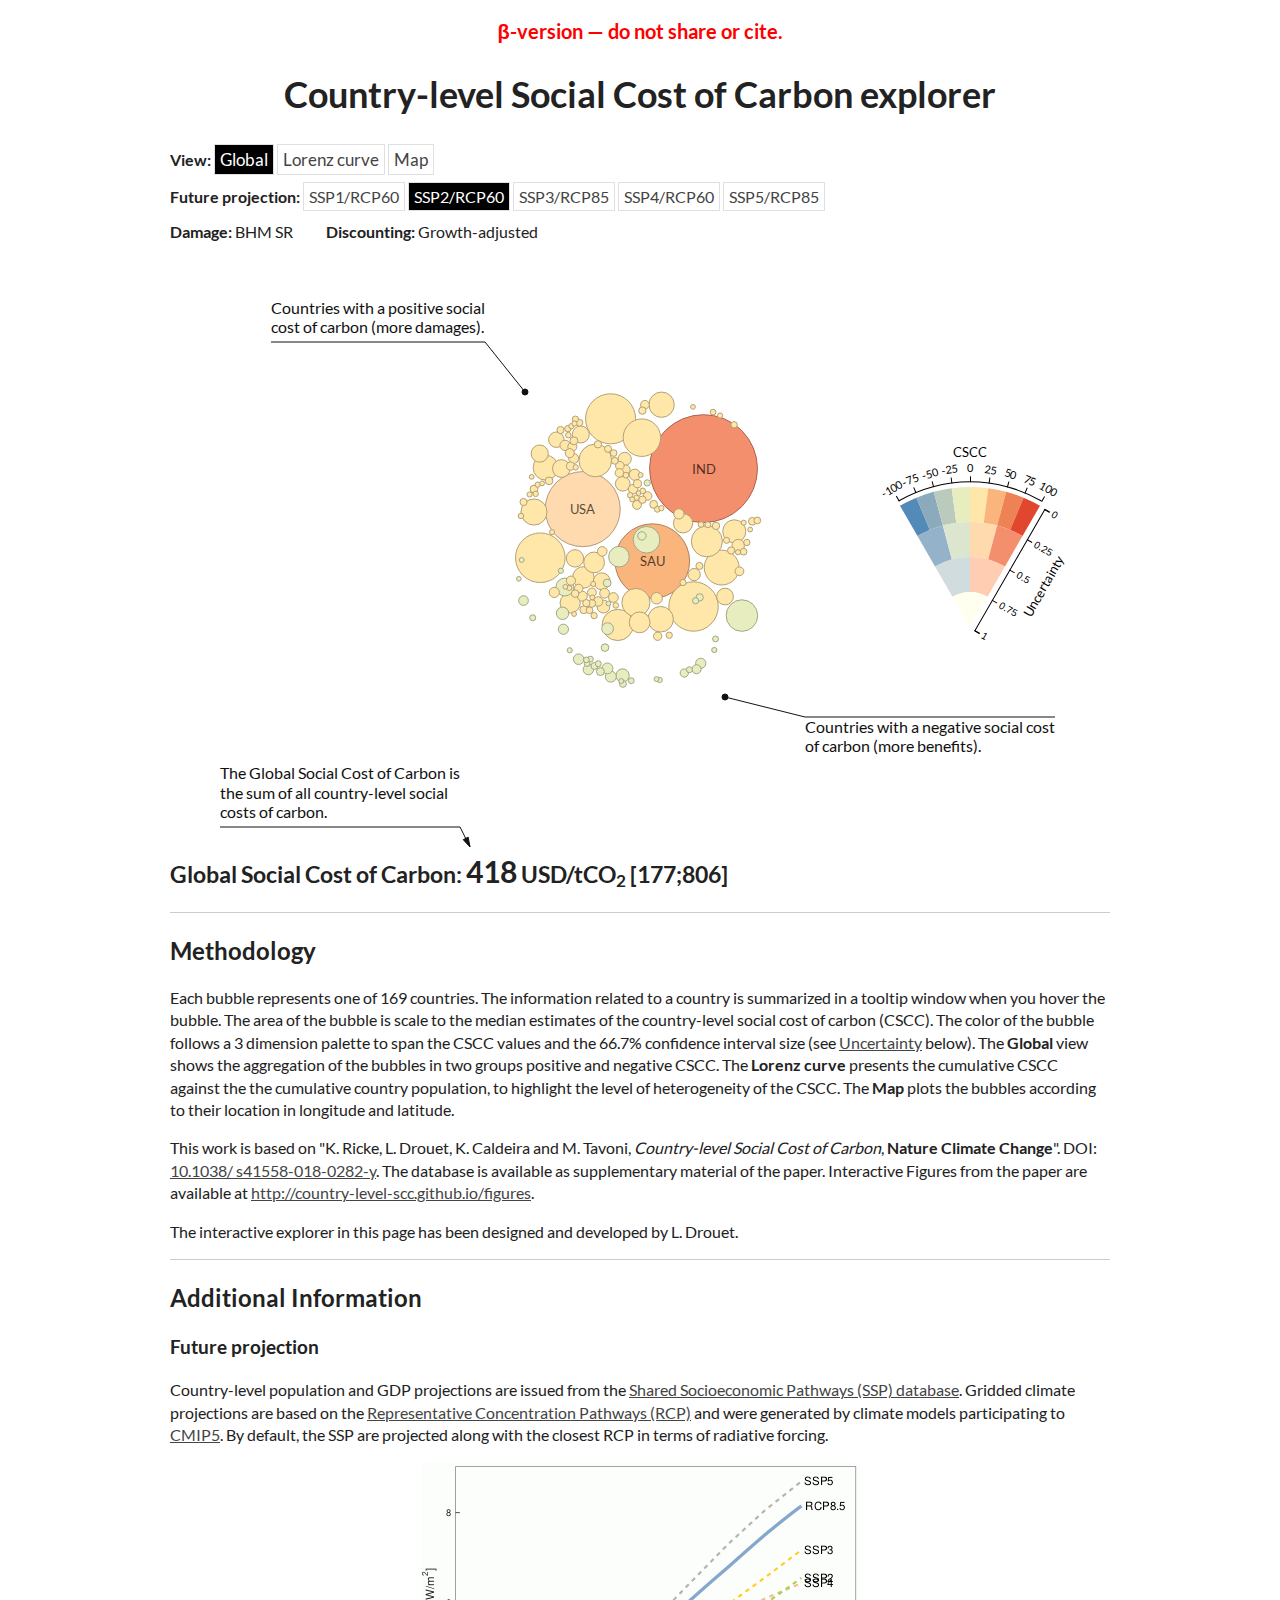
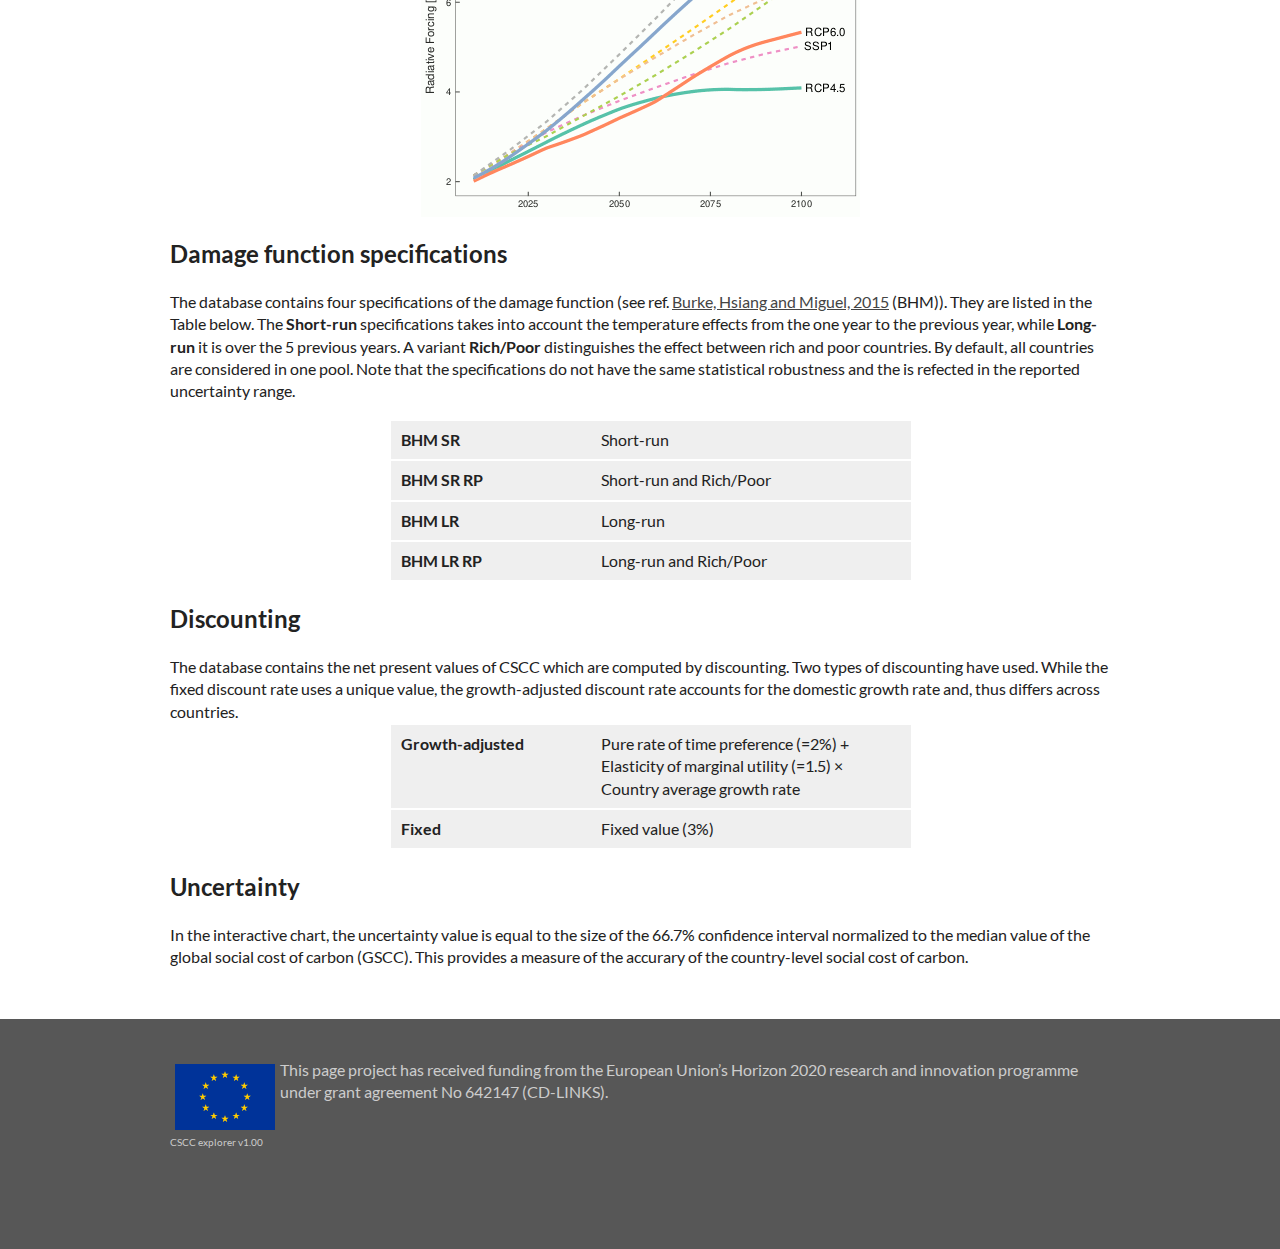
==== commit 5c59a656: "fix small bug in y-axis of Lorenze Curve" ====
--- a/explorer/index.html
+++ b/explorer/index.html
@@ -123,7 +123,7 @@
                 <p>
                     This work is based on "K. Ricke, L. Drouet, K. Caldeira and M. Tavoni, 
                         <em>Country-level Social Cost of Carbon</em>,
-                        <b>Nature Climate Change</b>". The paper is available here: <a href="https://doi.org/10.1038/s41558-018-0282-y">doi:10.1038/
+                        <b>Nature Climate Change</b>". DOI: <a target="_blank" href="https://doi.org/10.1038/s41558-018-0282-y">10.1038/
                         s41558-018-0282-y</a>.
                         The database is available as supplementary material of the paper.
                   Interactive Figures from the paper are available at
@@ -197,11 +197,12 @@
                     <div class="table-content">	
                         <div class="table-row">		
                             <div class="table-item"><b>Growth-adjusted</b></div>
-                            <div class="table-data">Pure rate of time preference + Elasticity of marginal utility &times; Country average growth rate</div>
+                            <div class="table-data">Pure rate of time preference (=2%) + 
+                                Elasticity of marginal utility (=1.5) &times; Country average growth rate</div>
                         </div>
                         <div class="table-row">
                             <div class="table-item"><b>Fixed</b></div>
-                            <div class="table-data">Fixed value of 3% per year</div>
+                            <div class="table-data">Fixed value (3%)</div>
                         </div>
                     </div>	
                 </div>
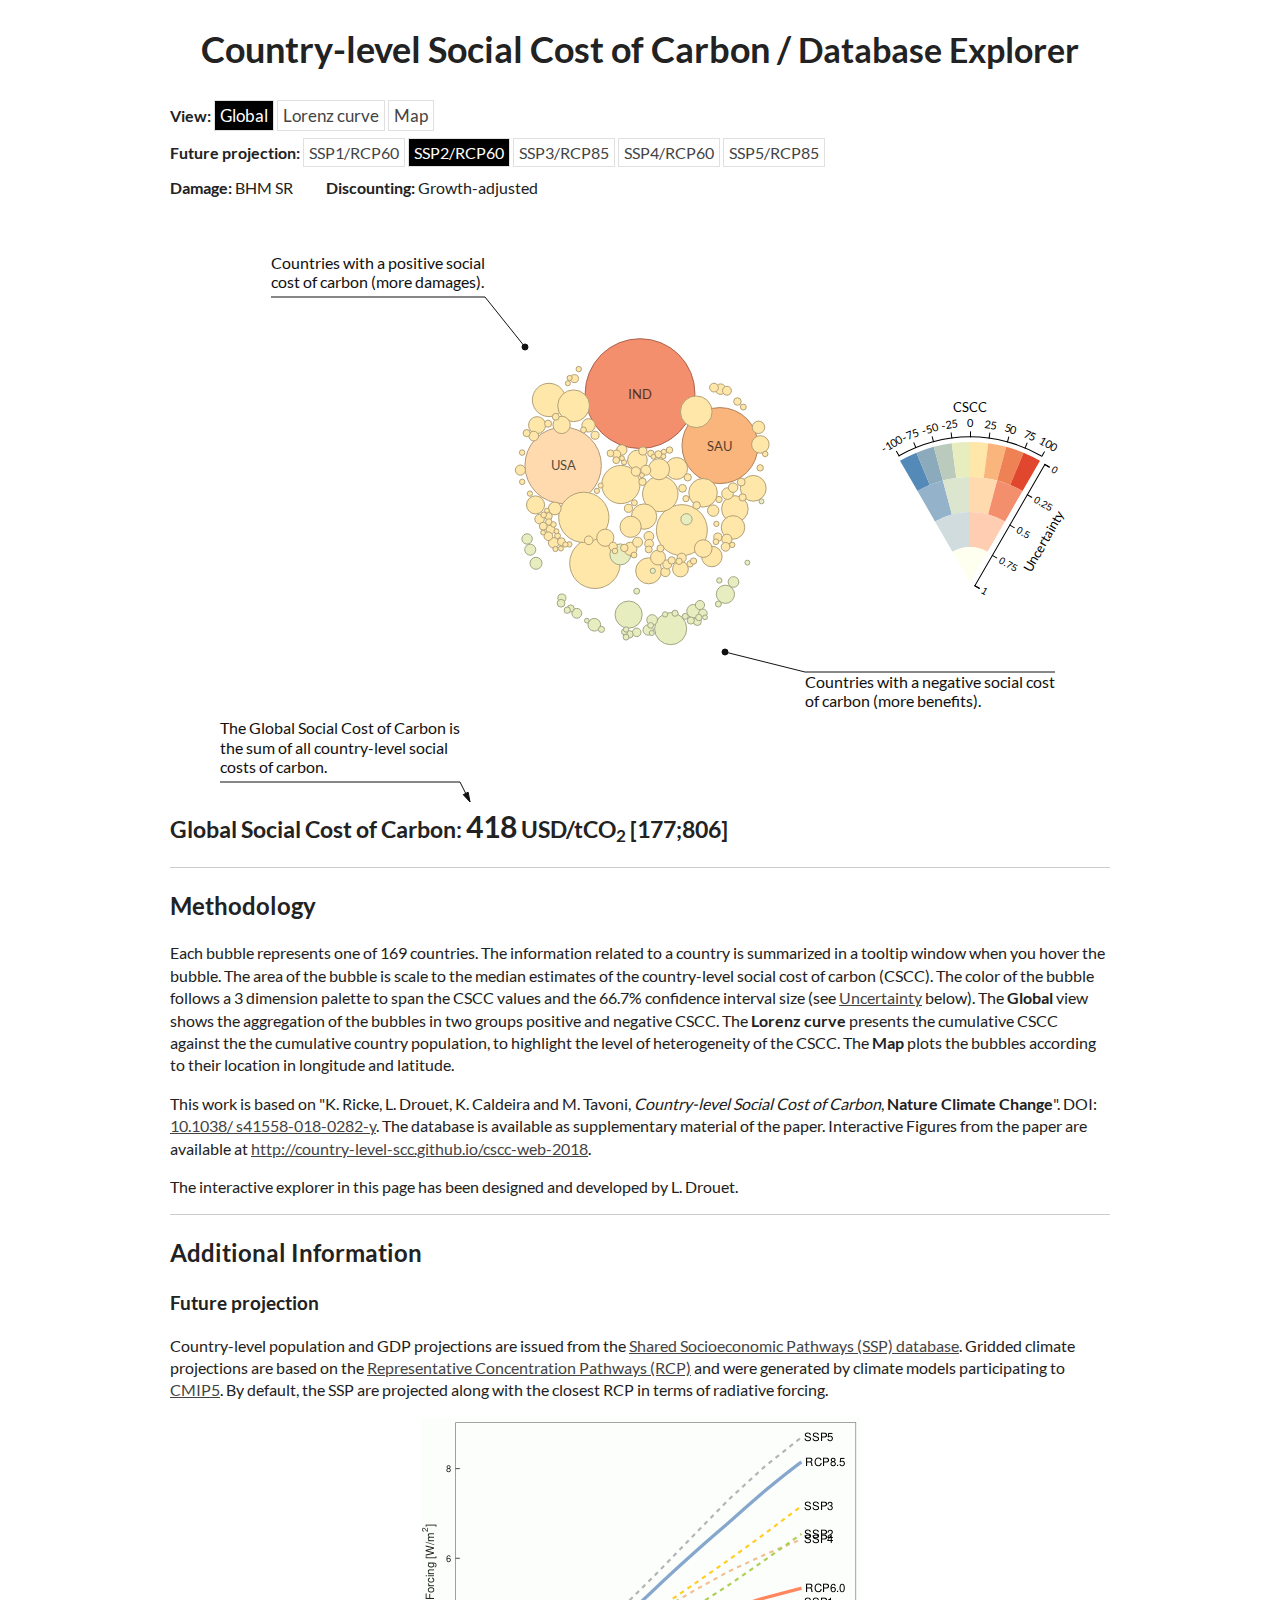
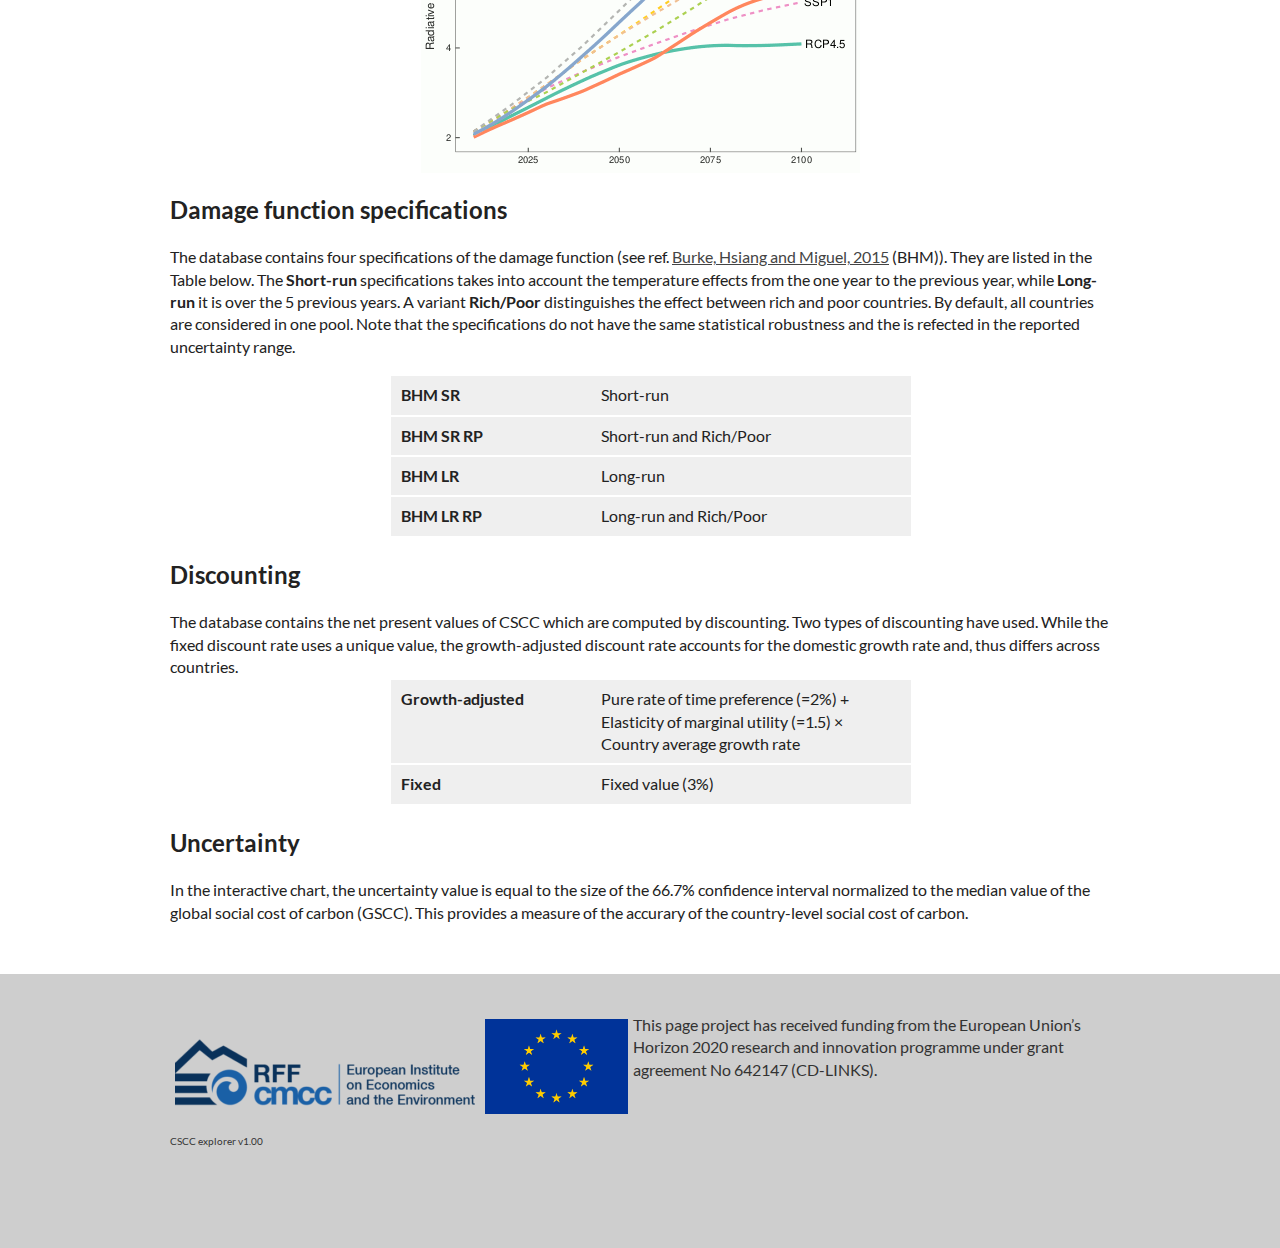
==== commit 7b653dc7: "new page title" ====
--- a/explorer/index.html
+++ b/explorer/index.html
@@ -12,14 +12,14 @@
 
     gtag('config', 'UA-125345968-1');
     </script>
-
+    
     <meta charset="utf-8">
     <meta http-equiv="x-ua-compatible" content="ie=edge">
     <title>Country-level Social Cost of Carbon explorer</title>
     <meta name="description" content="Country-level Social Cost of Carbon explorer">
     <meta name="viewport" content="width=device-width, initial-scale=1">
 
-    <link rel="icon" href="favicon.ico" />
+    <link rel="icon" href="img/icon.png" />
 
     <link rel="stylesheet" href="main.css">
 
@@ -32,8 +32,7 @@
 <body>
     <div class="container">
         <div id='header'>
-            <h2 class="cautious">&beta;-version &mdash; do not share or cite.</h2>
-            <h1 class="title">Country-level Social Cost of Carbon explorer</h1>
+            <h1 class="title">Country-level Social Cost of Carbon / <span class="subtitle">Database Explorer</span></h1>
         </div>
         <div id='viz'>
 
@@ -50,12 +49,17 @@
                 <a href="#" id="ssp2" class="ssp active">SSP2/RCP60</a>
                 <a href="#" id="ssp3" class="ssp">SSP3/RCP85</a>
                 <a href="#" id="ssp4" class="ssp">SSP4/RCP60</a>
-                <a href="#" id="ssp5" class="ssp">SSP5/RCP85</a> <span class='selrcp'><i class="far fa-arrow-alt-circle-down"></i></span>
+                <a href="#" id="ssp5" class="ssp">SSP5/RCP85</a> 
+                <span class='selrcp'><i class="far fa-arrow-alt-circle-down"></i></span>
             </div>
 
             <div id="toolbar_dmg">
-                <span class="lbltool">Damage:</span> <span class='seldmg'><span id='txtdmg'>BHM SR</span> <i class="far fa-arrow-alt-circle-down"></i></span>
-                <span class="lbltool discounting">Discounting:</span> <span class='seldisc'><span id='txtdisc'>Growth-adjusted</span> <i class="far fa-arrow-alt-circle-down"></i></span>
+                <span class="lbltool">Damage:</span> 
+                <span class='seldmg'><span id='txtdmg'>BHM SR</span> 
+                <i class="far fa-arrow-alt-circle-down"></i></span>
+                <span class="lbltool discounting">Discounting:</span> 
+                <span class='seldisc'><span id='txtdisc'>Growth-adjusted</span> 
+                <i class="far fa-arrow-alt-circle-down"></i></span>
             </div>
 
             <div id="cscc">
@@ -86,11 +90,15 @@
         </div>
 
         <div id="select-rcp" class="hidden">
-                <p style="text-align: left;margin:  0px;"> Additionnal <abbr title="Shared Socioeconomic Pathways">SSPs</abbr>/<abbr title="Representative Concentration Pathways">RCP</abbr> combinations:<br/>
+                <p style="text-align: left;margin:  0px;"> Additionnal SSP/<abbr title="Representative Concentration Pathways">RCP</abbr> combinations:<br/>
                 <input type="radio" name="rcp" value="1" checked> SSPs with the closest RCP<br/>
-                <input type="radio" name="rcp" value="2"> SSPs with RCP4.5<br/>
-                <input type="radio" name="rcp" value="3"> SSPs with RCP6.0<br/>
-                <input type="radio" name="rcp" value="4"> SSPs with RCP8.5
+                <input type="radio" name="rcp" value="2"> SSPs with RCP4.5 (&asymp; +2.5C in 2100)<br/>
+                <input type="radio" name="rcp" value="3"> SSPs with RCP6.0 (&asymp; +3C in 2100)<br/>
+                <input type="radio" name="rcp" value="4"> SSPs with RCP8.5 (&asymp;+4.5C in 2100)
+                </p>
+                <p style="text-align:center;margin:  0px;">
+                    <b>The Shared Socioeconomic Pathways (SSPs)</b>:<br/>
+                    <img src="img/ssp.png" alt="SSP">
                 </p>
         </div>
 
@@ -114,10 +122,14 @@
                     in a tooltip window when you hover the bubble. 
                     The area of the bubble is scale to the median estimates of the country-level social cost of carbon (CSCC).
                     The color of the bubble follows a 3 dimension palette to span the CSCC values and the 
-                    66.7% confidence interval size (see <a href="#uncertainty">Uncertainty</a> below). The <b>Global</b> view shows
-                    the aggregation of the bubbles in two groups positive and negative CSCC. The <b>Lorenz curve</b> presents the 
-                    cumulative CSCC against the the cumulative country population, to highlight the level of heterogeneity of the CSCC.
-                    The <b>Map</b> plots the bubbles according to their location in longitude and latitude.
+                    66.7% confidence interval size (see <a href="#uncertainty">Uncertainty</a> below). 
+                    The <b>Global</b> view shows
+                    the aggregation of the bubbles in two groups positive and negative CSCC. 
+                    The <b>Lorenz curve</b> presents the 
+                    cumulative CSCC against the the cumulative country population, to highlight 
+                    the level of heterogeneity of the CSCC.
+                    The <b>Map</b> plots the bubbles according to their location 
+                    in longitude and latitude.
                 </p>
 
                 <p>
@@ -127,7 +139,7 @@
                         s41558-018-0282-y</a>.
                         The database is available as supplementary material of the paper.
                   Interactive Figures from the paper are available at
-                  <a target="_blank" href="http://country-level-scc.github.io/figures">http://country-level-scc.github.io/figures</a>.
+                  <a target="_blank" href="http://country-level-scc.github.io/cscc-web-2018/">http://country-level-scc.github.io/cscc-web-2018</a>.
                 </p>
 
                 <p>
@@ -141,10 +153,14 @@
                 <h3>Future projection</h3>
 
                 <p>Country-level population and GDP projections are issued from the
-                        <a target="_blank" href="https://tntcat.iiasa.ac.at/SspDb">Shared Socioeconomic Pathways (SSP) database</a>. Gridded climate projections are based on the
-                        <a target="_blank" href="https://tntcat.iiasa.ac.at/RcpDb">Representative Concentration Pathways (RCP)</a> and were generated by climate
+                        <a target="_blank" href="https://tntcat.iiasa.ac.at/SspDb">Shared 
+                            Socioeconomic Pathways (SSP) database</a>. Gridded climate 
+                            projections are based on the
+                        <a target="_blank" href="https://tntcat.iiasa.ac.at/RcpDb">Representative 
+                            Concentration Pathways (RCP)</a> and were generated by climate
                          models participating to <a href="https://cmip.llnl.gov/cmip5/" target="_blank">CMIP5</a>.
-                        By default, the SSP  are projected along with the closest RCP in terms of radiative forcing.
+                        By default, the SSP  are projected along with the closest RCP in terms of 
+                        radiative forcing.
                     </p>
 
                     <img class="methodology" src="img/rcp.png" alt="SSP/RCP mapping">
@@ -153,15 +169,19 @@
 
                 <p>
                     The database contains four specifications of the damage function
-                    (see ref. <a href="https://www.nature.com/articles/nature15725" target="_blank">Burke, Hsiang and Miguel, 2015</a> (BHM)).
+                    (see ref. <a href="https://www.nature.com/articles/nature15725" target="_blank">Burke, 
+                        Hsiang and Miguel, 2015</a> (BHM)).
                     They are listed in the Table below.
     
-                    The <b>Short-run</b> specifications takes into account the temperature effects from the one year to the previous year, while 
+                    The <b>Short-run</b> specifications takes into account the temperature effects from the 
+                    one year to the previous year, while 
                     <b>Long-run</b> it is over the 5 previous years.
 
-                    A variant <b>Rich/Poor</b> distinguishes the effect between rich and poor countries. By default, all countries are considered in one pool.
+                    A variant <b>Rich/Poor</b> distinguishes the effect between rich and poor countries. 
+                    By default, all countries are considered in one pool.
                     
-                    Note that the specifications do not have the same statistical robustness and the is refected in the reported uncertainty range. 
+                    Note that the specifications do not have the same statistical robustness and the is 
+                    refected in the reported uncertainty range. 
                 </p>
 
                 <div class="table">
@@ -218,11 +238,16 @@
 
     <div id="footer" >
         <div id="credentials">
+                <a href="https://www.eiee.org" target="_blank"><img 
+                class="flag"
+                src="img/EIEE_Logo_540x198-300x110.png" 
+                alt="EU"
+                height="110px" /></a>
                 <img 
                 class="flag"
                 src="img/Flag_of_Europe.svg" 
                 alt="EU"
-                width="100px" />
+                height="95px" />
             This page project has received funding from the European Union’s Horizon 2020 research and innovation programme under grant agreement No 642147 (CD-LINKS). <br/>
         </div>
         <div id="version">
--- a/explorer/main.css
+++ b/explorer/main.css
@@ -1,3 +1,3 @@
 /*! normalize.css v5.0.0 | MIT License | github.com/necolas/normalize.css */html{-ms-text-size-adjust:100%;-webkit-text-size-adjust:100%;font-family:sans-serif;line-height:1.15}body{margin:0}article,aside,footer,header,nav,section{display:block}h1{font-size:2em;margin:.67em 0}figcaption,figure,main{display:block}figure{margin:1em 40px}hr{box-sizing:content-box;height:0;overflow:visible}pre{font-family:monospace,monospace;font-size:1em}a{-webkit-text-decoration-skip:objects;background-color:transparent}a:active,a:hover{outline-width:0}abbr[title]{border-bottom:none;text-decoration:underline;text-decoration:underline dotted}b,strong{font-weight:inherit;font-weight:bolder}code,kbd,samp{font-family:monospace,monospace;font-size:1em}dfn{font-style:italic}mark{background-color:#ff0;color:#000}small{font-size:80%}sub,sup{font-size:75%;line-height:0;position:relative;vertical-align:baseline}sub{bottom:-.25em}sup{top:-.5em}audio,video{display:inline-block}audio:not([controls]){display:none;height:0}img{border-style:none}svg:not(:root){overflow:hidden}button,input,optgroup,select,textarea{font-family:sans-serif;font-size:100%;line-height:1.15;margin:0}button,input{overflow:visible}button,select{text-transform:none}[type=reset],[type=submit],button,html [type=button]{-webkit-appearance:button}[type=button]::-moz-focus-inner,[type=reset]::-moz-focus-inner,[type=submit]::-moz-focus-inner,button::-moz-focus-inner{border-style:none;padding:0}[type=button]:-moz-focusring,[type=reset]:-moz-focusring,[type=submit]:-moz-focusring,button:-moz-focusring{outline:1px dotted ButtonText}fieldset{border:1px solid silver;margin:0 2px;padding:.35em .625em .75em}legend{box-sizing:border-box;color:inherit;display:table;max-width:100%;padding:0;white-space:normal}progress{display:inline-block;vertical-align:baseline}textarea{overflow:auto}[type=checkbox],[type=radio]{box-sizing:border-box;padding:0}[type=number]::-webkit-inner-spin-button,[type=number]::-webkit-outer-spin-button{height:auto}[type=search]{-webkit-appearance:textfield;outline-offset:-2px}[type=search]::-webkit-search-cancel-button,[type=search]::-webkit-search-decoration{-webkit-appearance:none}::-webkit-file-upload-button{-webkit-appearance:button;font:inherit}details,menu{display:block}summary{display:list-item}canvas{display:inline-block}[hidden],template{display:none}
 
-/*! HTML5 Boilerplate v5.3.0 | MIT License | https://html5boilerplate.com/ */html{color:#222;font-size:1em;line-height:1.4}::-moz-selection{background:#b3d4fc;text-shadow:none}::selection{background:#b3d4fc;text-shadow:none}hr{border:0;border-top:1px solid #ccc;display:block;height:1px;margin:1em 0;padding:0}audio,canvas,iframe,img,svg,video{vertical-align:middle}fieldset{border:0;margin:0;padding:0}textarea{resize:vertical}.browserupgrade{background:#ccc;color:#000;margin:.2em 0;padding:.2em 0}.hidden{display:none!important}.visuallyhidden{-webkit-clip-path:inset(50%);border:0;clip:rect(0 0 0 0);clip-path:inset(50%);height:1px;margin:-1px;overflow:hidden;padding:0;position:absolute;white-space:nowrap;width:1px}.visuallyhidden.focusable:active,.visuallyhidden.focusable:focus{-webkit-clip-path:none;clip:auto;clip-path:none;height:auto;margin:0;overflow:visible;position:static;white-space:inherit;width:auto}.invisible{visibility:hidden}.clearfix:after,.clearfix:before{content:" ";display:table}.clearfix:after{clear:both}@media print{*,:after,:before,blockquote:first-letter,blockquote:first-line,div:first-letter,div:first-line,li:first-letter,li:first-line,p:first-letter,p:first-line{background:transparent!important;box-shadow:none!important;color:#000!important;text-shadow:none!important}a,a:visited{text-decoration:underline}a[href]:after{content:" (" attr(href) ")"}abbr[title]:after{content:" (" attr(title) ")"}a[href^="#"]:after,a[href^="javascript:"]:after{content:""}pre{white-space:pre-wrap!important}blockquote,pre{border:1px solid #999;page-break-inside:avoid}thead{display:table-header-group}img,tr{page-break-inside:avoid}h2,h3,p{orphans:3;widows:3}h2,h3{page-break-after:avoid}}@font-face{font-family:Lato;font-style:normal;font-weight:400;src:local("Lato Regular"),local("Lato-Regular"),url(b92779064727b510ce76fd764912092a.woff2) format("woff2"),url(f18cac26f977bb8997aff048107e5f02.woff) format("woff")}@font-face{font-family:Lato;font-style:normal;font-weight:700;src:local("Lato Bold"),local("Lato-Bold"),url(bdad30fe12711d0982652496a1185549.woff2) format("woff2"),url(15f4aa15e35c0055962892a9fa899acc.woff) format("woff")}html{font-family:Lato,sans-serif}body{background-color:#fff}input{font-family:Lato,sans-serif}a,a:active,a:visited{color:#444}h1{font-family:Lato,sans-serif}.title{font-size:36px;font-weight:700;text-align:center}.title_gscc{font-size:23px;font-weight:700;margin-bottom:0;margin-top:0}.smlrow{margin-bottom:opx;margin-top:2px}.container{margin-bottom:50px;margin-left:auto;margin-right:auto;max-width:940px}svg{background-color:#fff;font-family:Lato,sans-serif}:root{--accent-color:#111}.world_map_container{max-height:600px;max-width:940px}.button{border:1px solid #e0e0e0;cursor:pointer;font-family:Lato,sans-serif;font-size:17px;min-width:130px;padding:4px 5px;text-align:center;text-decoration:none}.button.active{background:#000;color:#fff}.ssp{border:1px solid #e0e0e0;cursor:pointer;font-family:Lato,sans-serif;font-size:16px;min-width:130px;padding:4px 5px;text-align:center;text-decoration:none}.ssp.active{background:#000;color:#fff}#cscc{clear:both;height:600px;margin-bottom:3px;margin-top:3px;width:940px}.tooltip{-moz-border-radius:5px;background-color:#fff;border-radius:5px;box-shadow:0 0 20px 4px rgba(154,161,177,.15),0 4px 80px -8px rgba(36,40,47,.25),0 4px 4px -2px rgba(91,94,105,.15);color:#26323d;font-size:14px;left:100px;opacity:.9;padding:5px;position:absolute;top:100px;width:250px;z-index:10}.world_map{fill:#eee;stroke:#fff;stroke-width:.25px}#toolbar,#toolbar_ssp{line-height:2;margin-top:4px}.annotation path{fill:none;stroke:var(--accent-color)}.annotation path.connector-arrow,.annotation path.connector-dot,.annotation text,.title text{fill:var(--accent-color)}.annotation-note-bg{fill:transparent}.annotation-note-title{font-weight:700}#below_vis{min-height:50px;width:100%}#toolbar_options{margin-top:10px}.adv_opt{border:1px solid #e0e0e0;cursor:pointer;font-family:Lato,sans-serif;font-size:17px;min-width:130px;padding:4px 5px;text-align:center;text-decoration:none}#share{font-size:20px}#long_options{background:#e0e0e0;border:1px solid #e0e0e0;border-radius:5px;margin-right:100px;margin-top:10px;padding-bottom:20px;padding-left:30px;padding-top:5px}#footer{background:#575757;color:#ccc;display:block;margin-top:10px;padding-bottom:100px;padding-top:40px}#footer a{color:#cecece}#credentials{overflow-y:hidden}#credentials,#version{display:block;margin-left:auto;margin-right:auto;max-width:940px}#version{font-size:10px}.methodology{display:block;margin-left:auto;margin-right:auto}.seldisc,.seldmg,.selrcp{cursor:pointer}.selrcp{text-decoration:underline}.table{margin:auto}.table,.table-row{border:1px solid #fff;width:500px}.table-row{background:#efefef;display:flex;padding:8px 10px}.table-data{flex:1 1 300px;text-align:left}.table-item{flex:1 1 200px;text-align:left}.flag{float:left;margin:5px;overflow:auto}.cautious{color:red;font-size:20px;font-weight:700;text-align:center}.legend{font-size:12px}.gscc{font-size:30px;font-weight:700}#toolbar_dmg{margin-top:8px}.discounting{margin-left:30px}.lbltool{font-weight:700}.tippy-popper[x-placement^=top] .tippy-tooltip.light-theme .tippy-arrow{border-left:7px solid transparent;border-right:7px solid transparent;border-top:7px solid #fff}.tippy-popper[x-placement^=bottom] .tippy-tooltip.light-theme .tippy-arrow{border-bottom:7px solid #fff;border-left:7px solid transparent;border-right:7px solid transparent}.tippy-popper[x-placement^=left] .tippy-tooltip.light-theme .tippy-arrow{border-bottom:7px solid transparent;border-left:7px solid #fff;border-top:7px solid transparent}.tippy-popper[x-placement^=right] .tippy-tooltip.light-theme .tippy-arrow{border-bottom:7px solid transparent;border-right:7px solid #fff;border-top:7px solid transparent}.tippy-tooltip.light-theme{background-color:#fff;box-shadow:0 0 20px 4px rgba(154,161,177,.15),0 4px 80px -8px rgba(36,40,47,.25),0 4px 4px -2px rgba(91,94,105,.15);color:#26323d}.tippy-tooltip.light-theme .tippy-backdrop{background-color:#fff}.tippy-tooltip.light-theme .tippy-roundarrow{fill:#fff}.tippy-tooltip.light-theme[data-animatefill]{background-color:transparent}+/*! HTML5 Boilerplate v5.3.0 | MIT License | https://html5boilerplate.com/ */html{color:#222;font-size:1em;line-height:1.4}::-moz-selection{background:#b3d4fc;text-shadow:none}::selection{background:#b3d4fc;text-shadow:none}hr{border:0;border-top:1px solid #ccc;display:block;height:1px;margin:1em 0;padding:0}audio,canvas,iframe,img,svg,video{vertical-align:middle}fieldset{border:0;margin:0;padding:0}textarea{resize:vertical}.browserupgrade{background:#ccc;color:#000;margin:.2em 0;padding:.2em 0}.hidden{display:none!important}.visuallyhidden{-webkit-clip-path:inset(50%);border:0;clip:rect(0 0 0 0);clip-path:inset(50%);height:1px;margin:-1px;overflow:hidden;padding:0;position:absolute;white-space:nowrap;width:1px}.visuallyhidden.focusable:active,.visuallyhidden.focusable:focus{-webkit-clip-path:none;clip:auto;clip-path:none;height:auto;margin:0;overflow:visible;position:static;white-space:inherit;width:auto}.invisible{visibility:hidden}.clearfix:after,.clearfix:before{content:" ";display:table}.clearfix:after{clear:both}@media print{*,:after,:before,blockquote:first-letter,blockquote:first-line,div:first-letter,div:first-line,li:first-letter,li:first-line,p:first-letter,p:first-line{background:transparent!important;box-shadow:none!important;color:#000!important;text-shadow:none!important}a,a:visited{text-decoration:underline}a[href]:after{content:" (" attr(href) ")"}abbr[title]:after{content:" (" attr(title) ")"}a[href^="#"]:after,a[href^="javascript:"]:after{content:""}pre{white-space:pre-wrap!important}blockquote,pre{border:1px solid #999;page-break-inside:avoid}thead{display:table-header-group}img,tr{page-break-inside:avoid}h2,h3,p{orphans:3;widows:3}h2,h3{page-break-after:avoid}}@font-face{font-family:Lato;font-style:normal;font-weight:400;src:local("Lato Regular"),local("Lato-Regular"),url(b92779064727b510ce76fd764912092a.woff2) format("woff2"),url(f18cac26f977bb8997aff048107e5f02.woff) format("woff")}@font-face{font-family:Lato;font-style:normal;font-weight:700;src:local("Lato Bold"),local("Lato-Bold"),url(bdad30fe12711d0982652496a1185549.woff2) format("woff2"),url(15f4aa15e35c0055962892a9fa899acc.woff) format("woff")}html{font-family:Lato,sans-serif}body{background-color:#fff}input{font-family:Lato,sans-serif}a,a:active,a:visited{color:#444}h1{font-family:Lato,sans-serif}.title{font-size:36px;font-weight:700;text-align:center}.subtitle{font-size:34px}.title_gscc{font-size:23px;font-weight:700;margin-bottom:0;margin-top:0}.smlrow{margin-bottom:opx;margin-top:2px}.container{margin-bottom:50px;margin-left:auto;margin-right:auto;max-width:940px}svg{background-color:#fff;font-family:Lato,sans-serif}:root{--accent-color:#111}.world_map_container{max-height:600px;max-width:940px}.button{border:1px solid #e0e0e0;cursor:pointer;font-family:Lato,sans-serif;font-size:17px;min-width:130px;padding:4px 5px;text-align:center;text-decoration:none}.button.active{background:#000;color:#fff}.ssp{border:1px solid #e0e0e0;cursor:pointer;font-family:Lato,sans-serif;font-size:16px;min-width:130px;padding:4px 5px;text-align:center;text-decoration:none}.ssp.active{background:#000;color:#fff}#cscc{clear:both;height:600px;margin-bottom:3px;margin-top:3px;width:940px}.tooltip{-moz-border-radius:5px;background-color:#fff;border-radius:5px;box-shadow:0 0 20px 4px rgba(154,161,177,.15),0 4px 80px -8px rgba(36,40,47,.25),0 4px 4px -2px rgba(91,94,105,.15);color:#26323d;font-size:14px;left:100px;opacity:.9;padding:5px;position:absolute;top:100px;width:250px;z-index:10}.world_map{fill:#eee;stroke:#fff;stroke-width:.25px}#toolbar,#toolbar_ssp{line-height:2;margin-top:4px}.annotation path{fill:none;stroke:var(--accent-color)}.annotation path.connector-arrow,.annotation path.connector-dot,.annotation text,.title text{fill:var(--accent-color)}.annotation-note-bg{fill:transparent}.annotation-note-title{font-weight:700}#below_vis{min-height:50px;width:100%}#toolbar_options{margin-top:10px}.adv_opt{border:1px solid #e0e0e0;cursor:pointer;font-family:Lato,sans-serif;font-size:17px;min-width:130px;padding:4px 5px;text-align:center;text-decoration:none}#share{font-size:20px}#long_options{background:#e0e0e0;border:1px solid #e0e0e0;border-radius:5px;margin-right:100px;margin-top:10px;padding-bottom:20px;padding-left:30px;padding-top:5px}#footer{background:#cecece;color:#333;display:block;margin-top:10px;padding-bottom:100px;padding-top:40px}#footer a{color:#222}#credentials{overflow-y:hidden}#credentials,#version{display:block;margin-left:auto;margin-right:auto;max-width:940px}#version{font-size:10px}.methodology{display:block;margin-left:auto;margin-right:auto}.seldisc,.seldmg,.selrcp{cursor:pointer}.selrcp{text-decoration:underline}.table{margin:auto}.table,.table-row{border:1px solid #fff;width:500px}.table-row{background:#efefef;display:flex;padding:8px 10px}.table-data{flex:1 1 300px;text-align:left}.table-item{flex:1 1 200px;text-align:left}.flag{float:left;margin:5px;overflow:auto}.cautious{color:red;font-size:20px;font-weight:700;text-align:center}.legend{font-size:12px}.gscc{font-size:30px;font-weight:700}#toolbar_dmg{margin-top:8px}.discounting{margin-left:30px}.lbltool{font-weight:700}.tippy-popper[x-placement^=top] .tippy-tooltip.light-theme .tippy-arrow{border-left:7px solid transparent;border-right:7px solid transparent;border-top:7px solid #fff}.tippy-popper[x-placement^=bottom] .tippy-tooltip.light-theme .tippy-arrow{border-bottom:7px solid #fff;border-left:7px solid transparent;border-right:7px solid transparent}.tippy-popper[x-placement^=left] .tippy-tooltip.light-theme .tippy-arrow{border-bottom:7px solid transparent;border-left:7px solid #fff;border-top:7px solid transparent}.tippy-popper[x-placement^=right] .tippy-tooltip.light-theme .tippy-arrow{border-bottom:7px solid transparent;border-right:7px solid #fff;border-top:7px solid transparent}.tippy-tooltip.light-theme{background-color:#fff;box-shadow:0 0 20px 4px rgba(154,161,177,.15),0 4px 80px -8px rgba(36,40,47,.25),0 4px 4px -2px rgba(91,94,105,.15);color:#26323d}.tippy-tooltip.light-theme .tippy-backdrop{background-color:#fff}.tippy-tooltip.light-theme .tippy-roundarrow{fill:#fff}.tippy-tooltip.light-theme[data-animatefill]{background-color:transparent}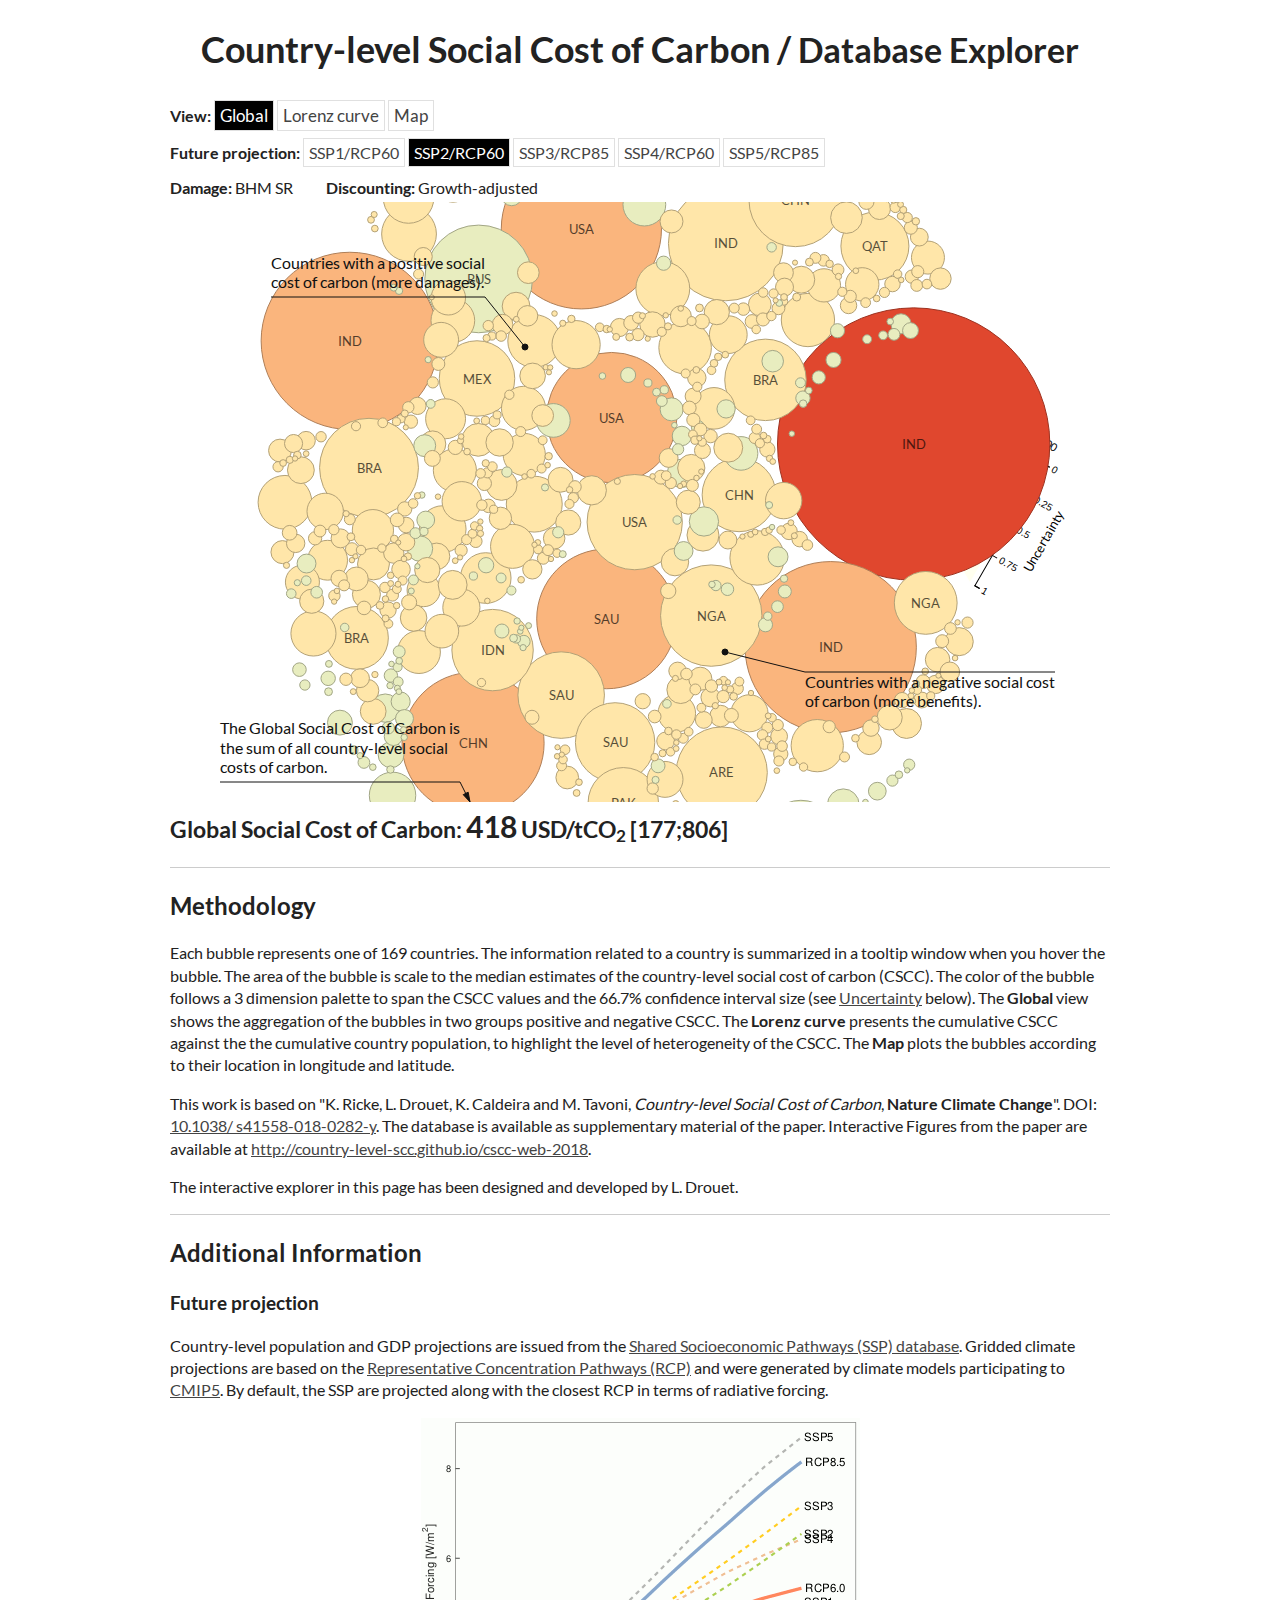
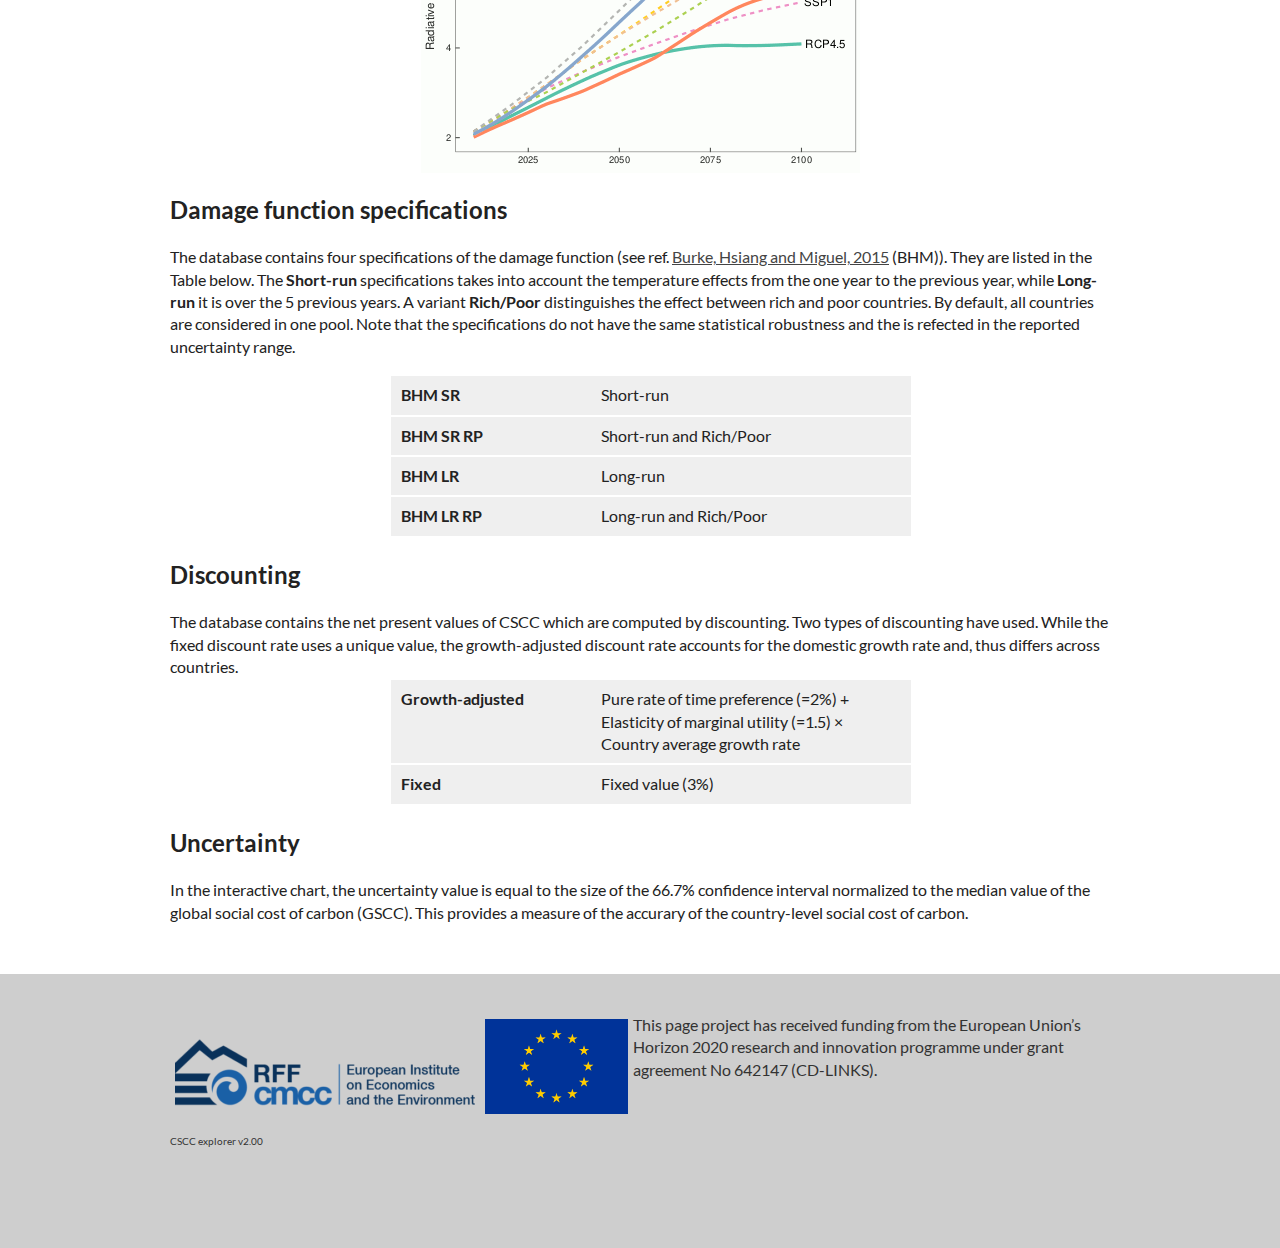
==== commit a032f8d6: "update explorer to v2" ====
--- a/explorer/index.html
+++ b/explorer/index.html
@@ -251,7 +251,7 @@
             This page project has received funding from the European Union’s Horizon 2020 research and innovation programme under grant agreement No 642147 (CD-LINKS). <br/>
         </div>
         <div id="version">
-            CSCC explorer v1.00
+            CSCC explorer v2.00
         </div>
     </div>
 
